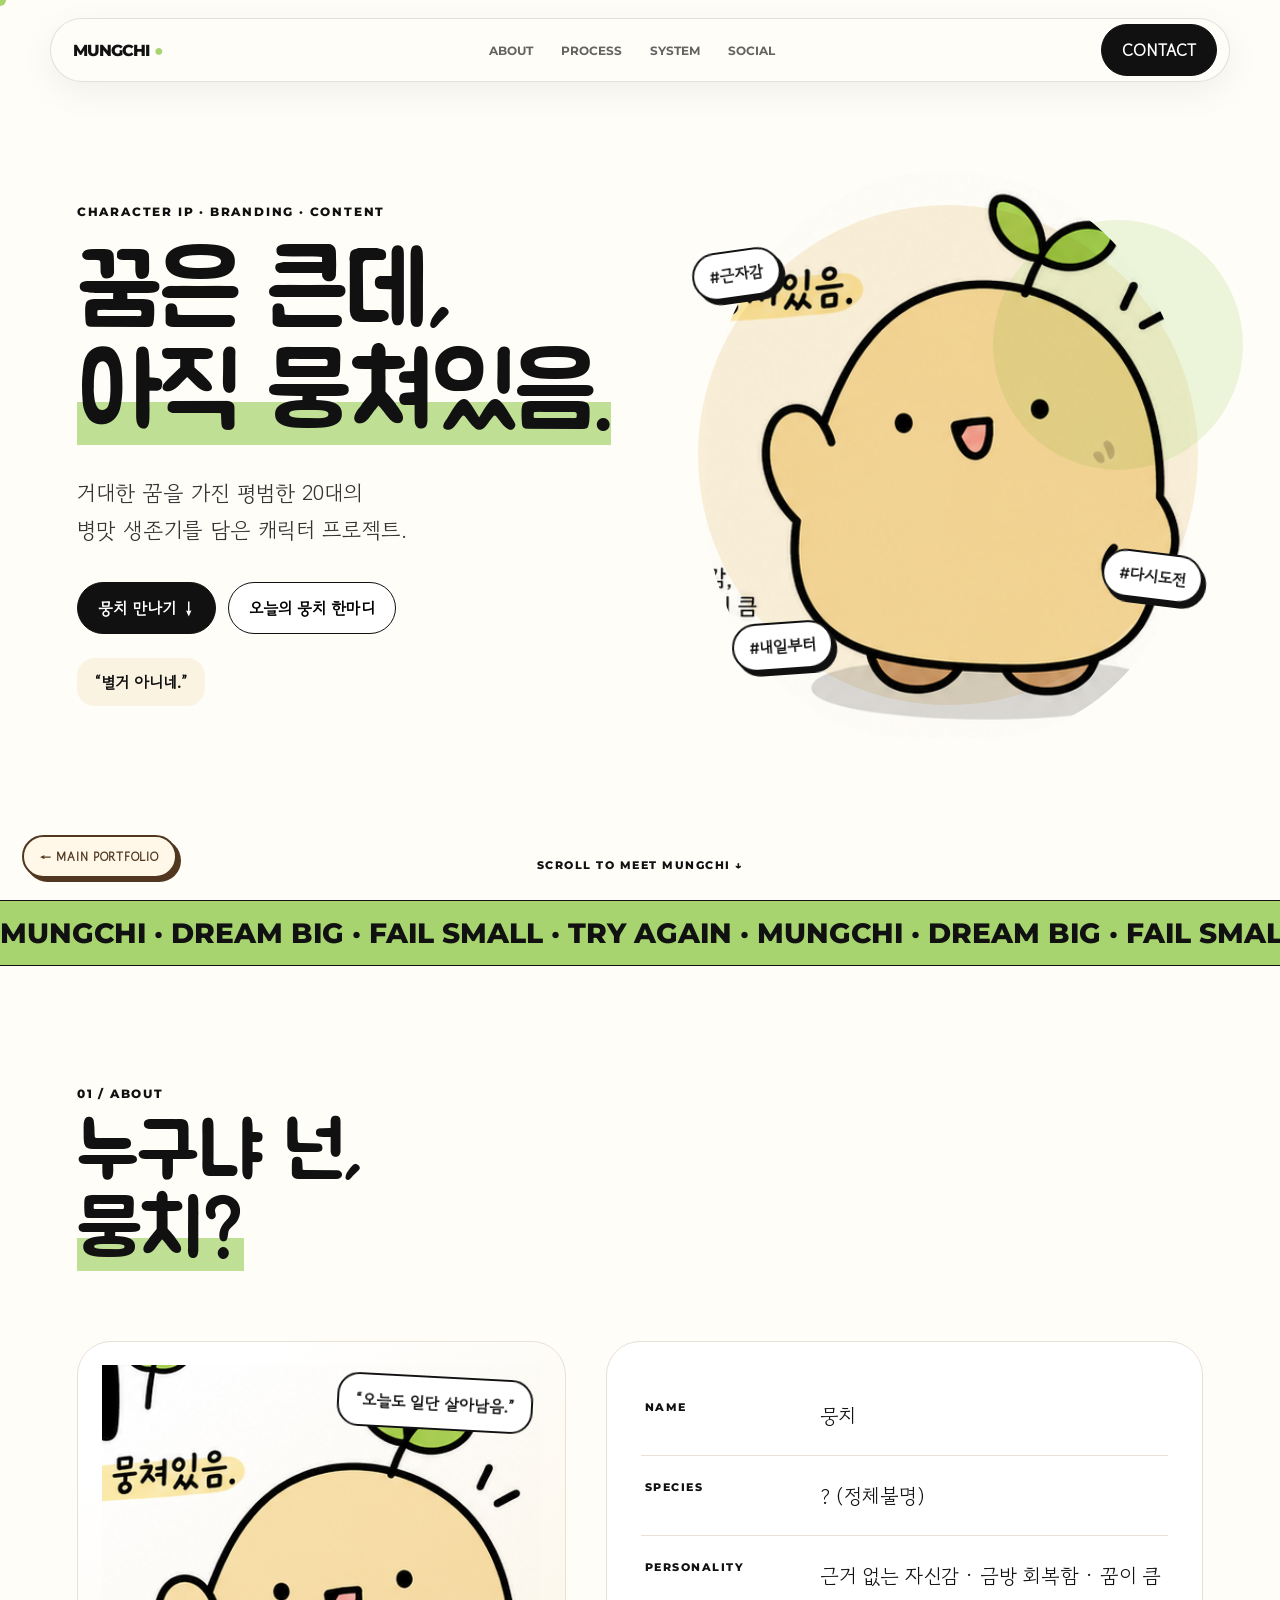
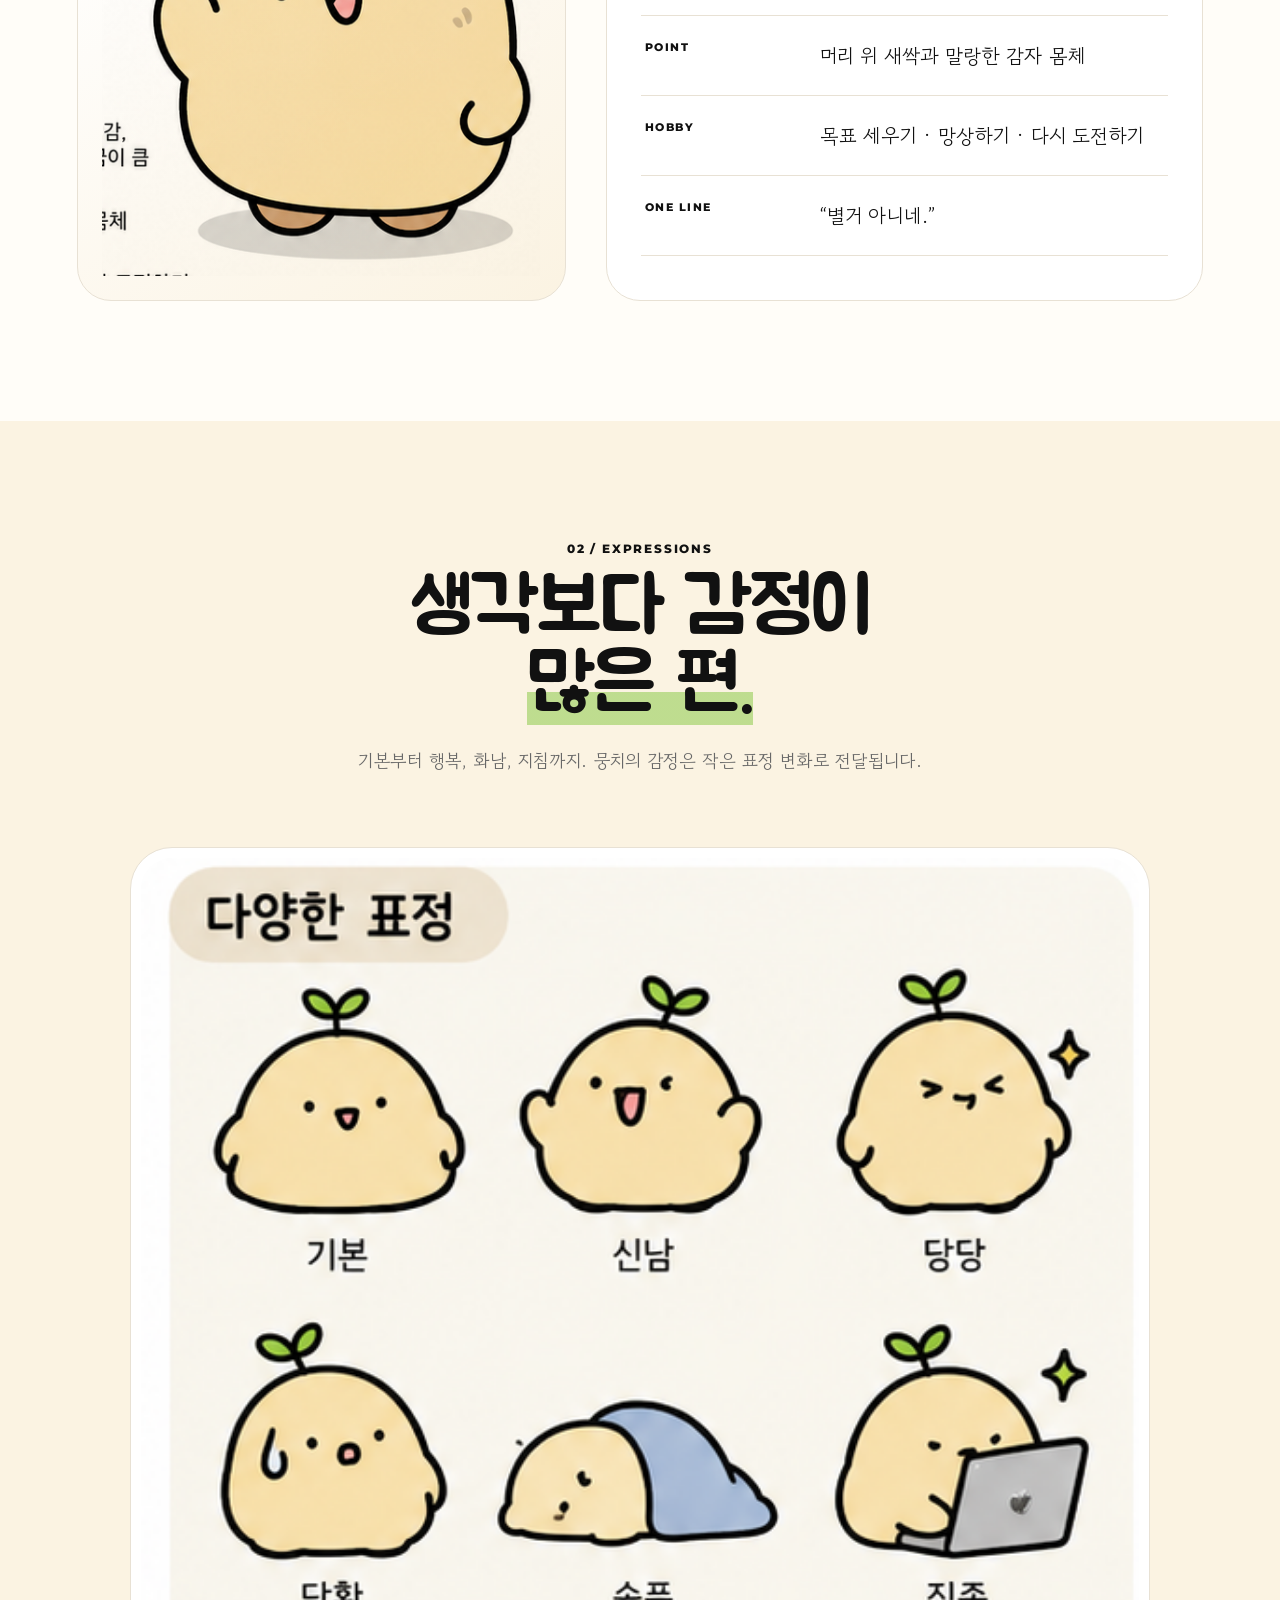
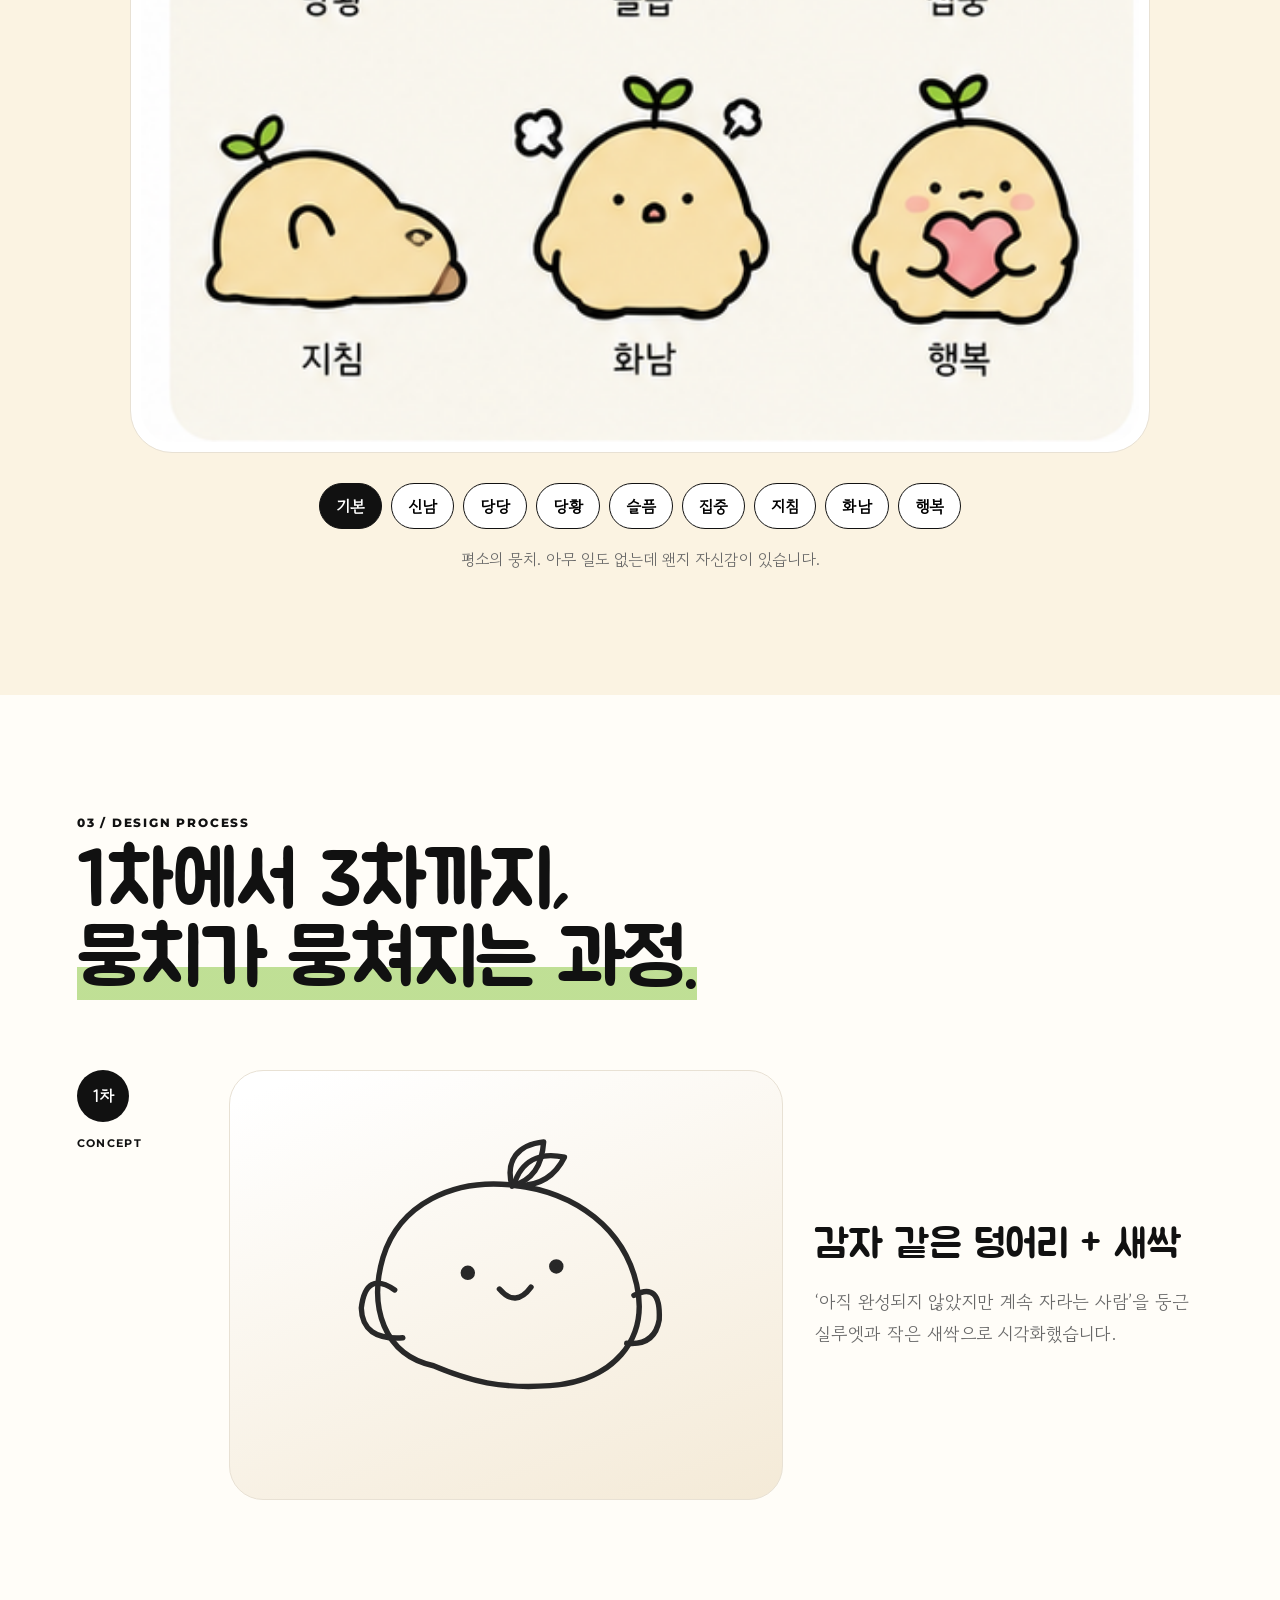
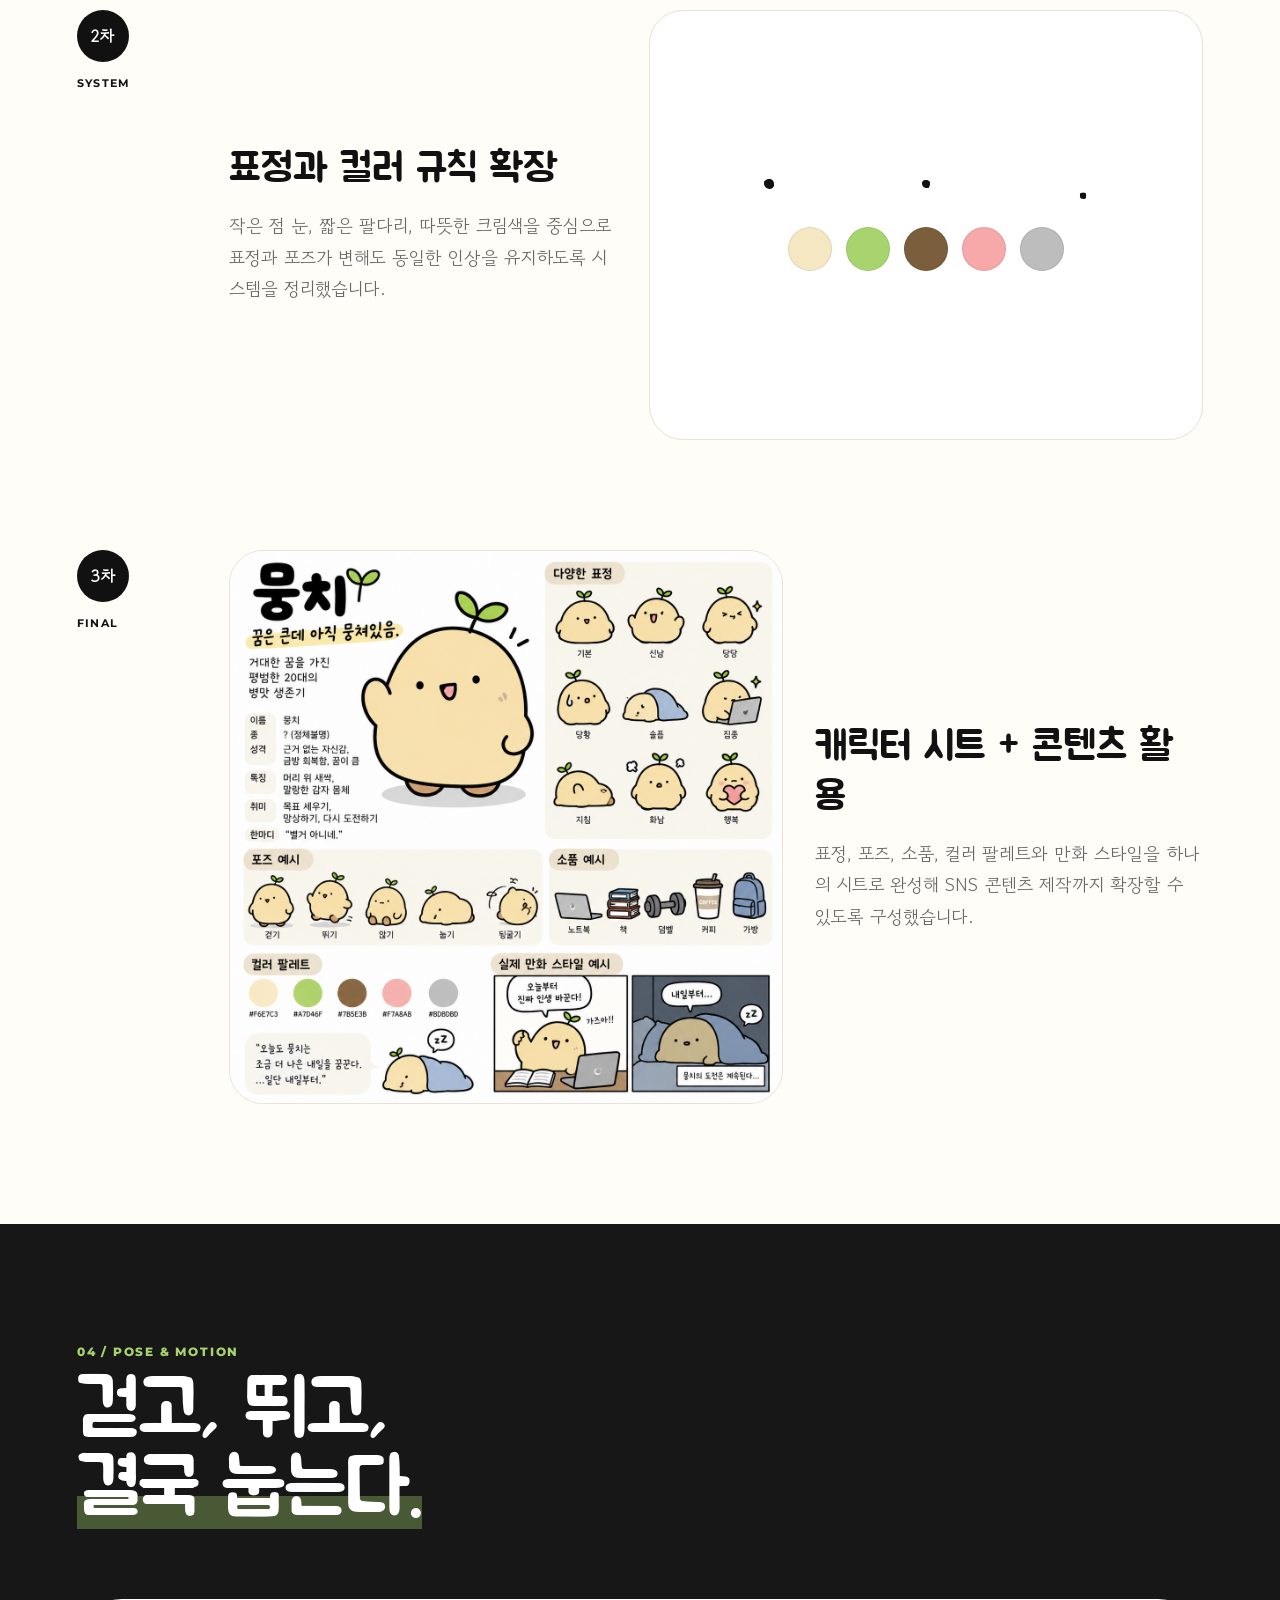
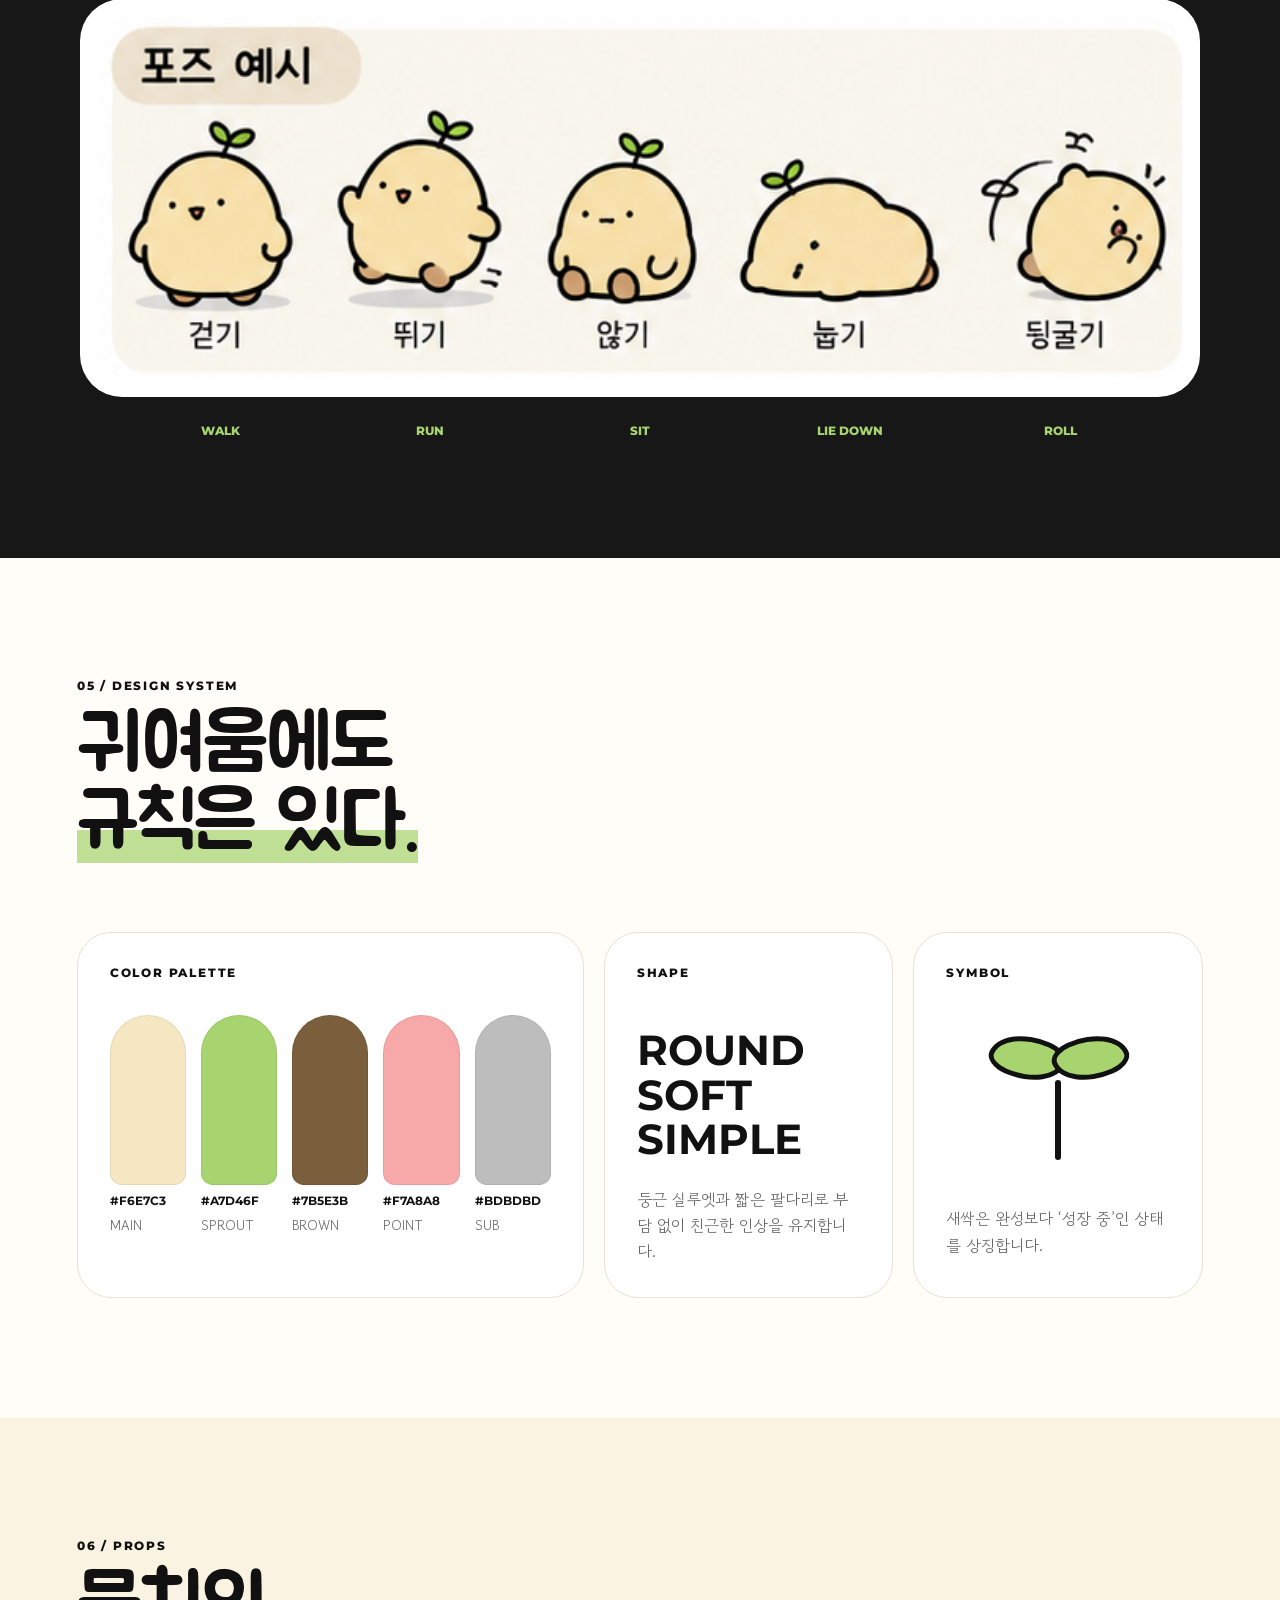
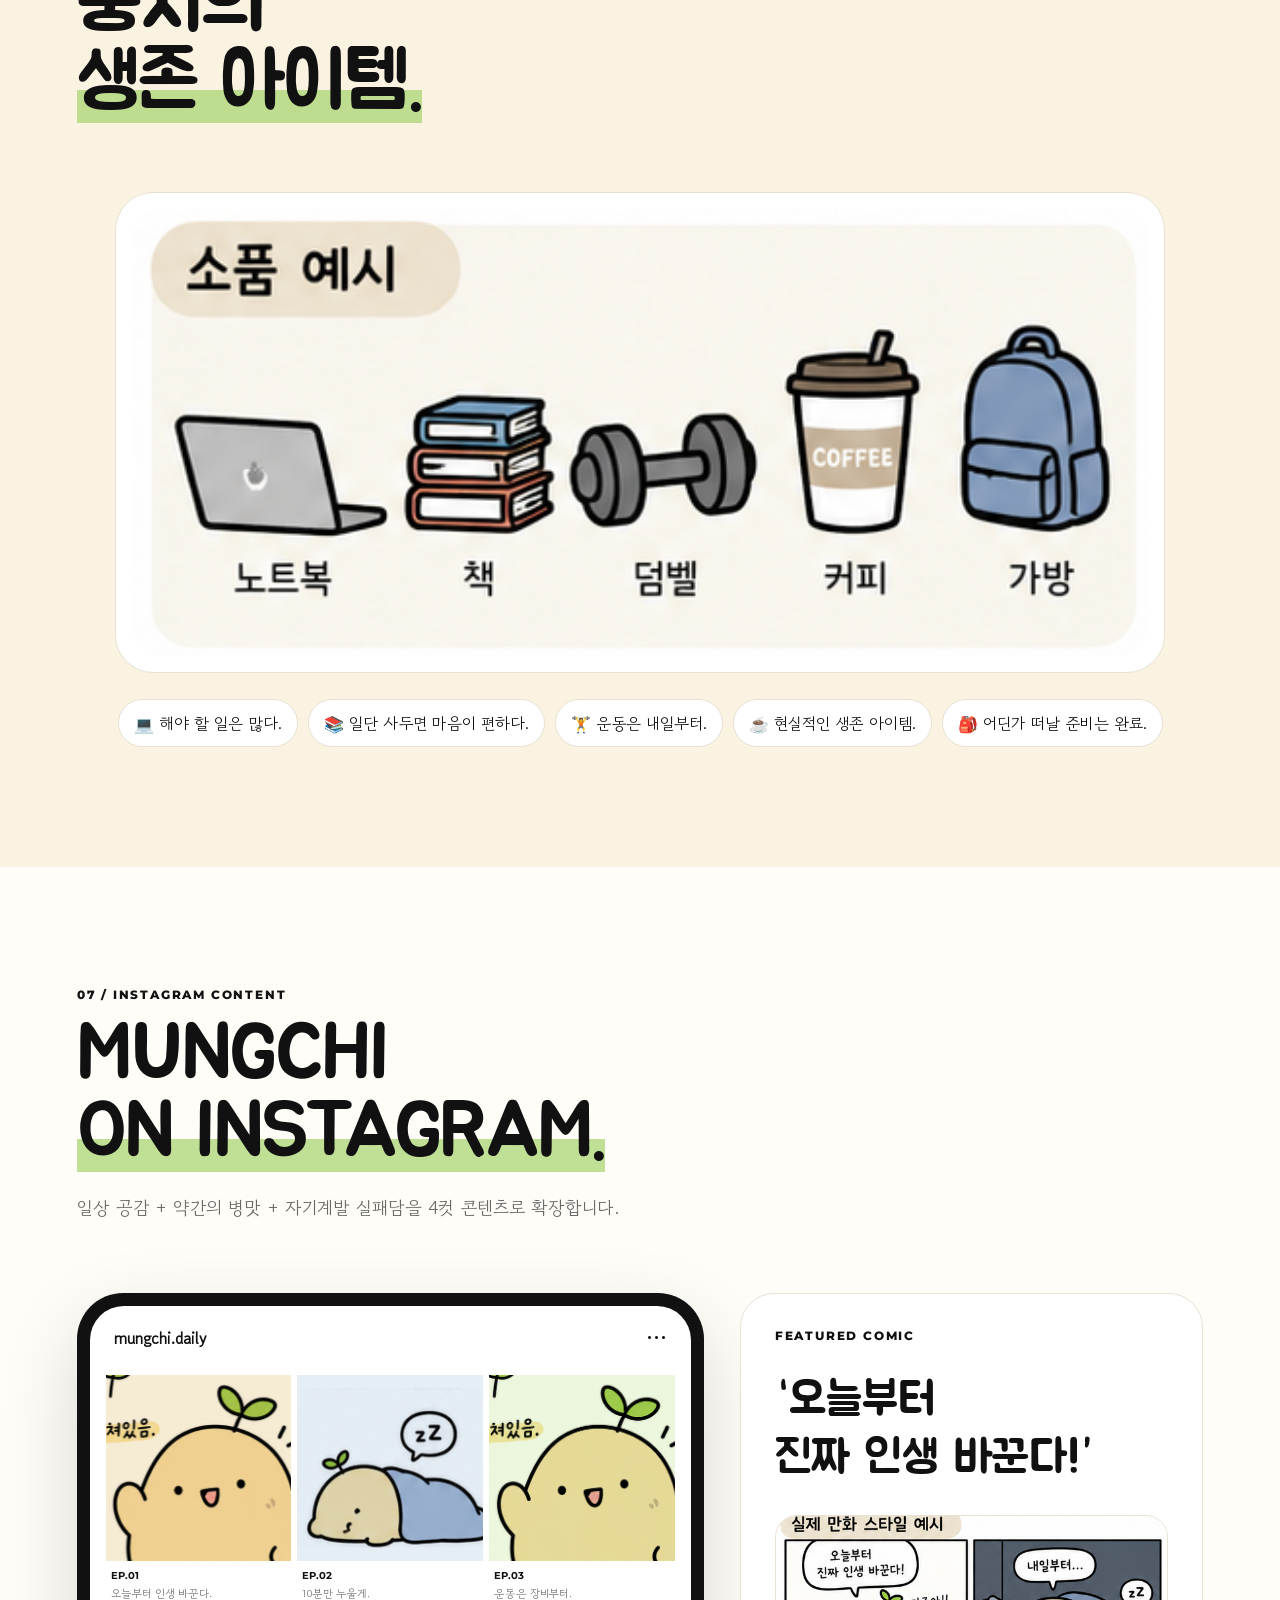
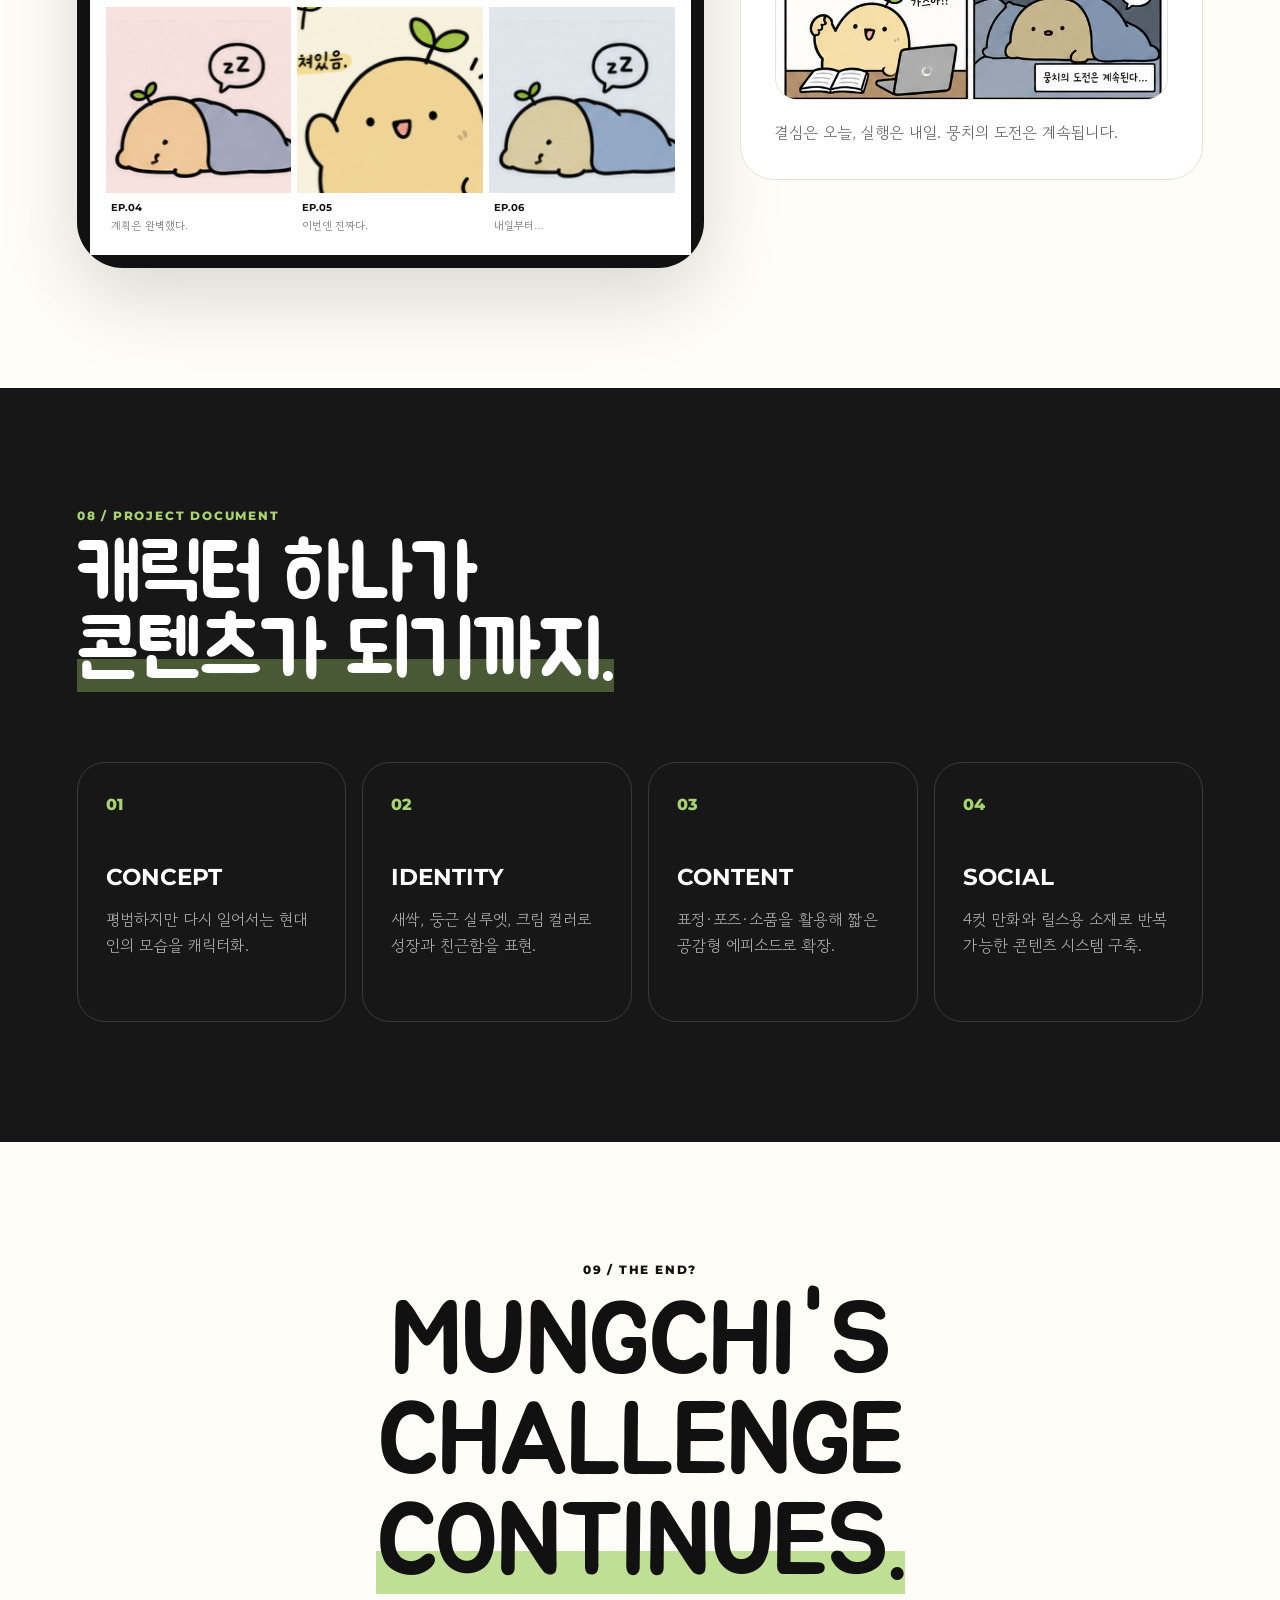
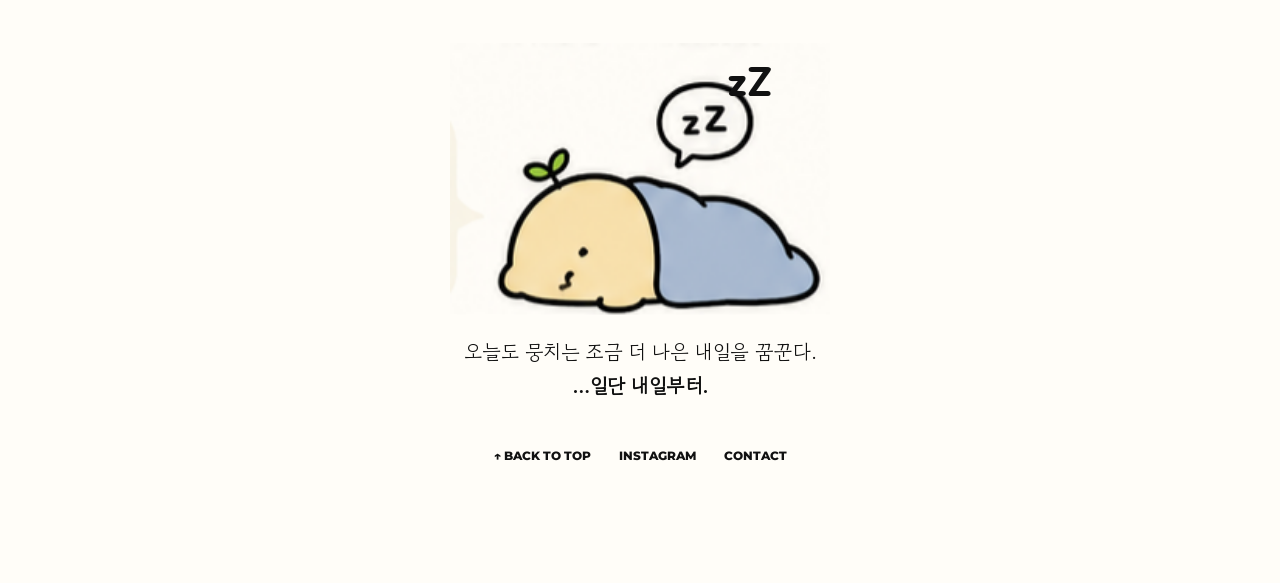
==== mungchi/index.html @ a14849ff "Add files via upload" ====
<!DOCTYPE html>
<html lang="ko">
<head>
  <meta charset="UTF-8" />
  <meta name="viewport" content="width=device-width, initial-scale=1.0" />
  <meta name="description" content="뭉치 캐릭터 IP 디자인 원페이지 포트폴리오" />
  <title>뭉치 | Character Portfolio</title>
  <link rel="stylesheet" href="css/style.css" />
</head>
<body>
  <div class="cursor-dot" aria-hidden="true"></div>

  <a class="portfolio-back" href="../" aria-label="메인 포트폴리오로 돌아가기">← MAIN PORTFOLIO</a>

  <header class="topbar">
    <a href="#hero" class="brand">MUNGCHI<span>●</span></a>
    <nav class="nav" aria-label="주요 메뉴">
      <a href="#about">ABOUT</a>
      <a href="#process">PROCESS</a>
      <a href="#system">SYSTEM</a>
      <a href="#social">SOCIAL</a>
    </nav>
    <a class="pill-btn" href="#contact">CONTACT</a>
  </header>

  <main>
    <section class="hero section" id="hero">
      <div class="hero-copy reveal">
        <p class="eyebrow">CHARACTER IP · BRANDING · CONTENT</p>
        <h1>꿈은 큰데,<br><span>아직 뭉쳐있음.</span></h1>
        <p class="lead">거대한 꿈을 가진 평범한 20대의<br class="desktop-only"> 병맛 생존기를 담은 캐릭터 프로젝트.</p>
        <div class="hero-actions">
          <a href="#about" class="primary-btn">뭉치 만나기 ↓</a>
          <button class="ghost-btn" id="randomQuote" type="button">오늘의 뭉치 한마디</button>
        </div>
        <div class="quote" id="quoteBox">“별거 아니네.”</div>
      </div>

      <div class="hero-visual reveal">
        <div class="sun-blob blob-a"></div>
        <div class="sun-blob blob-b"></div>
        <div class="character-frame floaty">
          <img src="images/mungchi-main.png" alt="뭉치 기본 캐릭터" />
        </div>
        <div class="sticker sticker-1">#근자감</div>
        <div class="sticker sticker-2">#다시도전</div>
        <div class="sticker sticker-3">#내일부터</div>
      </div>

      <div class="scroll-note">SCROLL TO MEET MUNGCHI <span>↓</span></div>
    </section>

    <section class="marquee" aria-hidden="true">
      <div class="marquee-track">
        MUNGCHI · DREAM BIG · FAIL SMALL · TRY AGAIN · MUNGCHI · DREAM BIG · FAIL SMALL · TRY AGAIN ·
      </div>
    </section>

    <section class="about section" id="about">
      <div class="section-head reveal">
        <p class="section-no">01 / ABOUT</p>
        <h2>누구냐 넌,<br><span>뭉치?</span></h2>
      </div>

      <div class="about-grid">
        <div class="about-character reveal">
          <img src="images/mungchi-main.png" alt="뭉치 캐릭터 소개" />
          <span class="mini-bubble">“오늘도 일단 살아남음.”</span>
        </div>
        <div class="profile-card reveal">
          <dl>
            <div><dt>NAME</dt><dd>뭉치</dd></div>
            <div><dt>SPECIES</dt><dd>? (정체불명)</dd></div>
            <div><dt>PERSONALITY</dt><dd>근거 없는 자신감 · 금방 회복함 · 꿈이 큼</dd></div>
            <div><dt>POINT</dt><dd>머리 위 새싹과 말랑한 감자 몸체</dd></div>
            <div><dt>HOBBY</dt><dd>목표 세우기 · 망상하기 · 다시 도전하기</dd></div>
            <div><dt>ONE LINE</dt><dd>“별거 아니네.”</dd></div>
          </dl>
        </div>
      </div>
    </section>

    <section class="expressions section cream-section" id="expressions">
      <div class="section-head centered reveal">
        <p class="section-no">02 / EXPRESSIONS</p>
        <h2>생각보다 감정이<br><span>많은 편.</span></h2>
        <p>기본부터 행복, 화남, 지침까지. 뭉치의 감정은 작은 표정 변화로 전달됩니다.</p>
      </div>
      <div class="expression-card reveal">
        <img src="images/mungchi-expressions.png" alt="뭉치 다양한 표정" />
      </div>
      <div class="emotion-tabs reveal" role="list" aria-label="뭉치 감정 키워드">
        <button class="active">기본</button><button>신남</button><button>당당</button><button>당황</button><button>슬픔</button><button>집중</button><button>지침</button><button>화남</button><button>행복</button>
      </div>
      <p class="emotion-copy" id="emotionCopy">평소의 뭉치. 아무 일도 없는데 왠지 자신감이 있습니다.</p>
    </section>

    <section class="process section" id="process">
      <div class="section-head reveal">
        <p class="section-no">03 / DESIGN PROCESS</p>
        <h2>1차에서 3차까지,<br><span>뭉치가 뭉쳐지는 과정.</span></h2>
      </div>

      <div class="process-list">
        <article class="process-step reveal">
          <div class="step-meta"><span>1차</span><strong>CONCEPT</strong></div>
          <div class="concept-sketch art-card">
            <svg viewBox="0 0 520 360" role="img" aria-label="뭉치 초기 컨셉 스케치">
              <g fill="none" stroke="currentColor" stroke-width="6" stroke-linecap="round" stroke-linejoin="round">
                <path d="M180 270C125 258 108 205 124 150C142 91 202 62 269 70C339 78 391 119 405 180C419 242 378 287 309 292C255 296 220 287 180 270Z"/>
                <path d="M267 71C259 42 274 25 302 22C300 49 290 64 267 71Z"/>
                <path d="M269 70C277 43 297 33 325 39C314 61 295 72 269 70Z"/>
                <circle cx="218" cy="167" r="5" fill="currentColor"/><circle cx="316" cy="160" r="5" fill="currentColor"/>
                <path d="M253 185Q271 206 288 183"/>
                <path d="M137 186Q105 164 100 206Q101 242 146 239"/>
                <path d="M402 192Q432 176 430 219Q425 248 394 245"/>
              </g>
            </svg>
          </div>
          <div class="step-copy"><h3>감자 같은 덩어리 + 새싹</h3><p>‘아직 완성되지 않았지만 계속 자라는 사람’을 둥근 실루엣과 작은 새싹으로 시각화했습니다.</p></div>
        </article>

        <article class="process-step reverse reveal">
          <div class="step-meta"><span>2차</span><strong>SYSTEM</strong></div>
          <div class="art-card system-preview">
            <div class="shape shape-1"></div><div class="shape shape-2"></div><div class="shape shape-3"></div>
            <div class="palette-row"><i style="--c:#F6E7C3"></i><i style="--c:#A7D46F"></i><i style="--c:#7B5E3B"></i><i style="--c:#F7A8A8"></i><i style="--c:#BDBDBD"></i></div>
          </div>
          <div class="step-copy"><h3>표정과 컬러 규칙 확장</h3><p>작은 점 눈, 짧은 팔다리, 따뜻한 크림색을 중심으로 표정과 포즈가 변해도 동일한 인상을 유지하도록 시스템을 정리했습니다.</p></div>
        </article>

        <article class="process-step reveal">
          <div class="step-meta"><span>3차</span><strong>FINAL</strong></div>
          <div class="art-card final-sheet"><img src="images/mungchi-sheet.png" alt="최종 뭉치 캐릭터 시트" /></div>
          <div class="step-copy"><h3>캐릭터 시트 + 콘텐츠 활용</h3><p>표정, 포즈, 소품, 컬러 팔레트와 만화 스타일을 하나의 시트로 완성해 SNS 콘텐츠 제작까지 확장할 수 있도록 구성했습니다.</p></div>
        </article>
      </div>
    </section>

    <section class="motion section dark-section" id="motion">
      <div class="section-head reveal">
        <p class="section-no">04 / POSE & MOTION</p>
        <h2>걷고, 뛰고,<br><span>결국 눕는다.</span></h2>
      </div>
      <div class="pose-stage reveal">
        <img src="images/mungchi-poses.png" alt="뭉치 포즈 예시" />
      </div>
      <div class="motion-caption reveal"><span>WALK</span><span>RUN</span><span>SIT</span><span>LIE DOWN</span><span>ROLL</span></div>
    </section>

    <section class="system section" id="system">
      <div class="section-head reveal">
        <p class="section-no">05 / DESIGN SYSTEM</p>
        <h2>귀여움에도<br><span>규칙은 있다.</span></h2>
      </div>
      <div class="system-grid">
        <div class="system-card big reveal">
          <p class="card-label">COLOR PALETTE</p>
          <div class="swatches">
            <div><span style="--sw:#F6E7C3"></span><b>#F6E7C3</b><small>MAIN</small></div>
            <div><span style="--sw:#A7D46F"></span><b>#A7D46F</b><small>SPROUT</small></div>
            <div><span style="--sw:#7B5E3B"></span><b>#7B5E3B</b><small>BROWN</small></div>
            <div><span style="--sw:#F7A8A8"></span><b>#F7A8A8</b><small>POINT</small></div>
            <div><span style="--sw:#BDBDBD"></span><b>#BDBDBD</b><small>SUB</small></div>
          </div>
        </div>
        <div class="system-card reveal"><p class="card-label">SHAPE</p><h3>ROUND<br>SOFT<br>SIMPLE</h3><p>둥근 실루엣과 짧은 팔다리로 부담 없이 친근한 인상을 유지합니다.</p></div>
        <div class="system-card reveal"><p class="card-label">SYMBOL</p><div class="sprout-icon"><i></i><i></i><b></b></div><p>새싹은 완성보다 ‘성장 중’인 상태를 상징합니다.</p></div>
      </div>
    </section>

    <section class="props section cream-section">
      <div class="section-head reveal">
        <p class="section-no">06 / PROPS</p>
        <h2>뭉치의<br><span>생존 아이템.</span></h2>
      </div>
      <div class="props-grid reveal">
        <img src="images/mungchi-props.png" alt="뭉치 소품 노트북 책 덤벨 커피 가방" />
      </div>
      <div class="prop-notes reveal">
        <span>💻 해야 할 일은 많다.</span><span>📚 일단 사두면 마음이 편하다.</span><span>🏋 운동은 내일부터.</span><span>☕ 현실적인 생존 아이템.</span><span>🎒 어딘가 떠날 준비는 완료.</span>
      </div>
    </section>

    <section class="social section" id="social">
      <div class="section-head reveal">
        <p class="section-no">07 / INSTAGRAM CONTENT</p>
        <h2>MUNGCHI<br><span>ON INSTAGRAM.</span></h2>
        <p>일상 공감 + 약간의 병맛 + 자기계발 실패담을 4컷 콘텐츠로 확장합니다.</p>
      </div>

      <div class="insta-layout">
        <div class="phone reveal">
          <div class="phone-top"><strong>mungchi.daily</strong><span>•••</span></div>
          <div class="feed-grid">
            <article><div class="post-art post-1"><img src="images/mungchi-main.png" alt="" /></div><b>EP.01</b><span>오늘부터 인생 바꾼다.</span></article>
            <article><div class="post-art post-2"><img src="images/mungchi-sleep.png" alt="" /></div><b>EP.02</b><span>10분만 누울게.</span></article>
            <article><div class="post-art post-3"><img src="images/mungchi-main.png" alt="" /></div><b>EP.03</b><span>운동은 장비부터.</span></article>
            <article><div class="post-art post-4"><img src="images/mungchi-sleep.png" alt="" /></div><b>EP.04</b><span>계획은 완벽했다.</span></article>
            <article><div class="post-art post-5"><img src="images/mungchi-main.png" alt="" /></div><b>EP.05</b><span>이번엔 진짜다.</span></article>
            <article><div class="post-art post-6"><img src="images/mungchi-sleep.png" alt="" /></div><b>EP.06</b><span>내일부터…</span></article>
          </div>
        </div>

        <div class="comic-feature reveal">
          <p class="card-label">FEATURED COMIC</p>
          <h3>“오늘부터<br>진짜 인생 바꾼다!”</h3>
          <img src="images/mungchi-comic.png" alt="뭉치 실제 만화 스타일" />
          <p>결심은 오늘, 실행은 내일. 뭉치의 도전은 계속됩니다.</p>
        </div>
      </div>
    </section>

    <section class="document section dark-section" id="document">
      <div class="section-head reveal">
        <p class="section-no">08 / PROJECT DOCUMENT</p>
        <h2>캐릭터 하나가<br><span>콘텐츠가 되기까지.</span></h2>
      </div>
      <div class="document-grid reveal">
        <div><span>01</span><h3>CONCEPT</h3><p>평범하지만 다시 일어서는 현대인의 모습을 캐릭터화.</p></div>
        <div><span>02</span><h3>IDENTITY</h3><p>새싹, 둥근 실루엣, 크림 컬러로 성장과 친근함을 표현.</p></div>
        <div><span>03</span><h3>CONTENT</h3><p>표정·포즈·소품을 활용해 짧은 공감형 에피소드로 확장.</p></div>
        <div><span>04</span><h3>SOCIAL</h3><p>4컷 만화와 릴스용 소재로 반복 가능한 콘텐츠 시스템 구축.</p></div>
      </div>
    </section>

    <section class="ending section" id="contact">
      <div class="ending-inner reveal">
        <p class="section-no">09 / THE END?</p>
        <h2>MUNGCHI'S CHALLENGE<br><span>CONTINUES.</span></h2>
        <div class="ending-character floaty-slow"><img src="images/mungchi-sleep.png" alt="잠든 뭉치" /><div class="zzz">zZ</div></div>
        <p class="ending-copy">오늘도 뭉치는 조금 더 나은 내일을 꿈꾼다.<br><strong>…일단 내일부터.</strong></p>
        <div class="footer-links"><a href="#hero">↑ BACK TO TOP</a><a href="#social">INSTAGRAM</a><a href="mailto:hello@example.com">CONTACT</a></div>
      </div>
    </section>
  </main>

  <script src="js/main.js"></script>
</body>
</html>
---- mungchi/css/style.css ----
@import url('https://fonts.googleapis.com/css2?family=Gowun+Dodum&family=Jua&family=Montserrat:wght@600;700;800&display=swap');

:root{
  --bg:#fffdf8;
  --paper:#ffffff;
  --cream:#f6e7c3;
  --cream2:#fbf3e2;
  --green:#a7d46f;
  --brown:#7b5e3b;
  --pink:#f7a8a8;
  --gray:#bdbdbd;
  --ink:#111111;
  --muted:#686868;
  --line:#e8e1d4;
  --radius:34px;
}
*{box-sizing:border-box;margin:0;padding:0}
html{scroll-behavior:smooth}
body{font-family:'Gowun Dodum',sans-serif;color:var(--ink);background:var(--bg);overflow-x:hidden}
a{color:inherit;text-decoration:none}
button{font:inherit}
img{display:block;max-width:100%}
.section{padding:120px clamp(24px,6vw,100px);position:relative;overflow:hidden}
.topbar{position:fixed;z-index:100;left:50%;top:18px;transform:translateX(-50%);width:min(1180px,calc(100% - 32px));height:64px;display:flex;align-items:center;justify-content:space-between;padding:0 12px 0 22px;border:1px solid rgba(17,17,17,.12);border-radius:999px;background:rgba(255,253,248,.82);backdrop-filter:blur(16px);box-shadow:0 10px 35px rgba(17,17,17,.06)}
.brand{font-family:'Montserrat',sans-serif;font-weight:800;letter-spacing:-1px}.brand span{color:var(--green);margin-left:5px}.nav{display:flex;gap:28px;font-family:'Montserrat',sans-serif;font-size:12px;font-weight:700}.nav a{opacity:.65}.nav a:hover{opacity:1}.pill-btn,.primary-btn,.ghost-btn{border-radius:999px;padding:13px 20px;font-weight:700;border:1.5px solid var(--ink);cursor:pointer;transition:.25s}.pill-btn,.primary-btn{background:var(--ink);color:#fff}.ghost-btn{background:#fff}.primary-btn:hover,.pill-btn:hover{transform:translateY(-2px);box-shadow:0 8px 20px rgba(0,0,0,.12)}.ghost-btn:hover{background:var(--cream)}
.hero{min-height:100vh;display:grid;grid-template-columns:1.05fr .95fr;align-items:center;gap:50px;padding-top:130px}.hero-copy{z-index:2}.eyebrow,.section-no,.card-label{font-family:'Montserrat',sans-serif;font-size:12px;letter-spacing:1.8px;font-weight:800}.eyebrow{margin-bottom:24px}.hero h1,.section-head h2,.ending h2{font-family:'Jua',sans-serif;font-weight:400;line-height:.98;letter-spacing:-2px}.hero h1{font-size:clamp(64px,8vw,120px)}.hero h1 span,.section-head h2 span,.ending h2 span{background:linear-gradient(transparent 58%,rgba(167,212,111,.72) 58%)}.lead{margin-top:30px;font-size:clamp(18px,1.7vw,26px);line-height:1.7;color:#353535}.hero-actions{display:flex;gap:12px;margin-top:34px}.quote{display:inline-block;margin-top:24px;padding:12px 18px;border-radius:18px;background:var(--cream2);font-weight:700}.hero-visual{position:relative;min-height:650px;display:grid;place-items:center}.character-frame{position:relative;z-index:3;width:min(560px,95%);overflow:hidden;border-radius:48% 48% 42% 42%;mix-blend-mode:multiply}.character-frame img{width:100%}.sun-blob{position:absolute;border-radius:50%}.blob-a{width:500px;height:500px;background:var(--cream);opacity:.6}.blob-b{width:250px;height:250px;background:var(--green);right:-40px;top:90px;opacity:.22}.sticker{position:absolute;z-index:4;background:#fff;border:2px solid var(--ink);border-radius:999px;padding:10px 15px;font-weight:700;box-shadow:4px 5px 0 var(--ink)}.sticker-1{top:120px;left:0;transform:rotate(-8deg)}.sticker-2{right:0;bottom:180px;transform:rotate(7deg)}.sticker-3{left:40px;bottom:110px;transform:rotate(-4deg)}.scroll-note{position:absolute;bottom:28px;left:50%;transform:translateX(-50%);font-family:'Montserrat';font-size:11px;letter-spacing:1.5px;font-weight:800}.scroll-note span{display:inline-block;animation:bob 1.3s infinite}.marquee{overflow:hidden;border-block:1px solid var(--ink);background:var(--green);padding:15px 0}.marquee-track{white-space:nowrap;font-family:'Montserrat';font-size:28px;font-weight:800;animation:marquee 20s linear infinite}
.section-head{max-width:900px;margin-bottom:70px}.section-head.centered{text-align:center;margin-inline:auto}.section-head h2{font-size:clamp(54px,6.2vw,96px);margin-top:14px}.section-head p:last-child{margin-top:20px;font-size:18px;line-height:1.75;color:var(--muted)}.about-grid{display:grid;grid-template-columns:.9fr 1.1fr;gap:40px;align-items:stretch}.about-character,.profile-card,.system-card,.comic-feature{border-radius:var(--radius);border:1px solid var(--line);background:#fff}.about-character{position:relative;display:grid;place-items:center;min-height:560px;background:linear-gradient(145deg,#fff 15%,var(--cream2));overflow:hidden}.about-character img{width:min(500px,90%);mix-blend-mode:multiply}.mini-bubble{position:absolute;right:32px;top:34px;border:2px solid var(--ink);background:white;border-radius:22px;padding:13px 17px;font-weight:700;transform:rotate(3deg)}.profile-card{padding:34px}.profile-card dl{display:grid}.profile-card dl>div{display:grid;grid-template-columns:150px 1fr;gap:25px;padding:24px 4px;border-bottom:1px solid var(--line)}.profile-card dt{font-family:'Montserrat';font-size:11px;font-weight:800;letter-spacing:1.5px}.profile-card dd{font-size:20px;line-height:1.55}.cream-section{background:var(--cream2)}.expression-card{max-width:1020px;margin:0 auto;background:#fff;border-radius:42px;overflow:hidden;border:1px solid var(--line);padding:10px}.expression-card img{width:100%;border-radius:32px}.emotion-tabs{max-width:1000px;margin:30px auto 0;display:flex;gap:9px;flex-wrap:wrap;justify-content:center}.emotion-tabs button{border:1px solid var(--ink);background:#fff;padding:10px 16px;border-radius:999px;cursor:pointer;font-weight:700}.emotion-tabs button.active,.emotion-tabs button:hover{background:var(--ink);color:#fff}.emotion-copy{text-align:center;margin-top:18px;color:var(--muted);min-height:28px}.process-list{display:grid;gap:110px}.process-step{display:grid;grid-template-columns:120px 1fr .7fr;gap:32px;align-items:center}.process-step.reverse{grid-template-columns:120px .7fr 1fr}.process-step.reverse .art-card{order:3}.process-step.reverse .step-copy{order:2}.step-meta{align-self:start}.step-meta span{display:inline-grid;place-items:center;width:52px;height:52px;border-radius:50%;background:var(--ink);color:#fff;font-weight:700}.step-meta strong{display:block;margin-top:14px;font-family:'Montserrat';font-size:11px;letter-spacing:1.3px}.art-card{min-height:430px;border-radius:var(--radius);background:#f5f3ed;border:1px solid var(--line);display:grid;place-items:center;overflow:hidden}.concept-sketch{color:#282828;background:linear-gradient(160deg,#fff 5%,#f4ead7)}.concept-sketch svg{width:85%}.system-preview{padding:50px;background:#fff;grid-template-columns:repeat(3,1fr);gap:18px;align-content:center}.shape{aspect-ratio:1;border-radius:48% 52% 44% 56%;background:var(--cream);border:5px solid var(--ink);position:relative}.shape-1{transform:rotate(-7deg)}.shape-2{transform:scale(.8) rotate(5deg)}.shape-3{transform:scale(.65) translateY(18px)}.palette-row{grid-column:1/-1;display:flex;justify-content:center;gap:14px;margin-top:20px}.palette-row i{width:44px;height:44px;background:var(--c);border-radius:50%;border:1px solid rgba(0,0,0,.08)}.final-sheet img{width:100%;height:100%;object-fit:cover}.step-copy h3{font-family:'Jua';font-size:40px;font-weight:400;margin-bottom:16px}.step-copy p{font-size:18px;line-height:1.75;color:var(--muted)}.dark-section{background:#171717;color:#fff}.dark-section .section-no{color:var(--green)}.dark-section .section-head h2 span{background:linear-gradient(transparent 58%,rgba(167,212,111,.35) 58%)}.pose-stage{max-width:1120px;margin:auto;border-radius:42px;background:#fff;padding:18px;overflow:hidden}.pose-stage img{width:100%;border-radius:30px}.motion-caption{max-width:1050px;margin:26px auto 0;display:grid;grid-template-columns:repeat(5,1fr);text-align:center;font-family:'Montserrat';font-weight:800;font-size:12px;color:var(--green)}.system-grid{display:grid;grid-template-columns:1.4fr .8fr .8fr;gap:20px}.system-card{padding:32px;min-height:320px}.system-card.big{grid-row:span 1}.system-card h3{font-family:'Montserrat';font-size:42px;line-height:1.05;margin:48px 0 25px}.system-card p:last-child{color:var(--muted);line-height:1.65}.swatches{display:grid;grid-template-columns:repeat(5,1fr);gap:15px;margin-top:35px}.swatches div{display:flex;flex-direction:column;gap:8px}.swatches span{height:170px;border-radius:90px 90px 28px 28px;background:var(--sw);border:1px solid rgba(0,0,0,.07)}.swatches b{font-family:'Montserrat';font-size:12px}.swatches small{color:var(--muted)}.sprout-icon{width:160px;height:150px;position:relative;margin:45px auto 30px}.sprout-icon i{position:absolute;width:75px;height:46px;background:var(--green);border:5px solid var(--ink);top:10px}.sprout-icon i:first-child{left:12px;border-radius:70% 30% 70% 30%;transform:rotate(23deg)}.sprout-icon i:nth-child(2){right:10px;border-radius:30% 70% 30% 70%;transform:rotate(-23deg)}.sprout-icon b{position:absolute;left:77px;top:55px;width:6px;height:80px;background:var(--ink);border-radius:5px}.props-grid{max-width:1050px;margin:auto;background:#fff;border-radius:38px;padding:16px;border:1px solid var(--line)}.props-grid img{width:100%;border-radius:28px}.prop-notes{max-width:1100px;margin:26px auto 0;display:flex;flex-wrap:wrap;gap:10px;justify-content:center}.prop-notes span{background:#fff;border:1px solid var(--line);border-radius:999px;padding:11px 15px}.insta-layout{display:grid;grid-template-columns:1.15fr .85fr;gap:36px;align-items:start}.phone{background:#111;border-radius:46px;padding:13px;box-shadow:0 30px 80px rgba(0,0,0,.15)}.phone-top{background:#fff;border-radius:34px 34px 0 0;padding:20px 24px;display:flex;justify-content:space-between}.feed-grid{display:grid;grid-template-columns:repeat(3,1fr);background:#fff;padding:5px 16px 22px;gap:6px}.feed-grid article{min-width:0}.post-art{aspect-ratio:1;overflow:hidden;display:grid;place-items:center}.post-art img{width:120%;max-width:none;mix-blend-mode:multiply}.post-1{background:#f7edd5}.post-2{background:#e5edf5}.post-3{background:#eef8df}.post-4{background:#f7e2df}.post-5{background:#f8f2de}.post-6{background:#dfe6ec}.feed-grid b,.feed-grid span{display:block;padding-inline:5px}.feed-grid b{font-family:'Montserrat';font-size:10px;margin-top:8px}.feed-grid span{font-size:11px;color:#777;margin-top:3px;white-space:nowrap;overflow:hidden;text-overflow:ellipsis}.comic-feature{padding:34px;position:sticky;top:105px}.comic-feature h3{font-family:'Jua';font-size:46px;font-weight:400;margin:28px 0}.comic-feature img{border-radius:22px;border:1px solid var(--line);width:100%}.comic-feature>p:last-child{margin-top:20px;color:var(--muted);line-height:1.6}.document-grid{display:grid;grid-template-columns:repeat(4,1fr);gap:16px}.document-grid>div{border:1px solid #3a3a3a;border-radius:28px;padding:28px;min-height:260px;transition:.25s}.document-grid>div:hover{background:var(--green);color:var(--ink);transform:translateY(-7px)}.document-grid span{font-family:'Montserrat';font-weight:800;color:var(--green)}.document-grid>div:hover span{color:var(--ink)}.document-grid h3{font-family:'Montserrat';font-size:23px;margin:48px 0 15px}.document-grid p{color:#aaa;line-height:1.65}.document-grid>div:hover p{color:#2d2d2d}.ending{min-height:100vh;display:grid;place-items:center;text-align:center}.ending-inner{max-width:1050px}.ending h2{font-size:clamp(60px,8vw,120px);margin-top:15px}.ending-character{position:relative;width:min(380px,75vw);margin:50px auto 20px}.ending-character img{width:100%;mix-blend-mode:multiply}.zzz{position:absolute;right:15%;top:5%;font-family:'Jua';font-size:42px;animation:bob 1.5s infinite}.ending-copy{font-size:20px;line-height:1.7}.footer-links{display:flex;justify-content:center;gap:28px;margin-top:45px;font-family:'Montserrat';font-size:12px;font-weight:800}.reveal{opacity:0;transform:translateY(35px);transition:opacity .8s ease,transform .8s ease}.reveal.show{opacity:1;transform:none}.floaty{animation:float 4s ease-in-out infinite}.floaty-slow{animation:float 5.5s ease-in-out infinite}.cursor-dot{position:fixed;width:12px;height:12px;border-radius:50%;background:var(--green);pointer-events:none;z-index:200;transform:translate(-50%,-50%);mix-blend-mode:multiply;transition:width .15s,height .15s}
@keyframes float{50%{transform:translateY(-14px) rotate(1deg)}}@keyframes bob{50%{transform:translateY(7px)}}@keyframes marquee{to{transform:translateX(-50%)}}
@media(max-width:980px){.nav{display:none}.hero{grid-template-columns:1fr;min-height:auto;padding-top:150px}.hero-visual{min-height:520px}.about-grid,.insta-layout{grid-template-columns:1fr}.process-step,.process-step.reverse{grid-template-columns:80px 1fr}.process-step .art-card,.process-step.reverse .art-card{order:2}.process-step .step-copy,.process-step.reverse .step-copy{grid-column:2;order:3}.system-grid{grid-template-columns:1fr 1fr}.system-card.big{grid-column:1/-1}.document-grid{grid-template-columns:1fr 1fr}.comic-feature{position:relative;top:auto}.cursor-dot{display:none}}
@media(max-width:640px){.section{padding:90px 18px}.topbar{height:58px;top:10px}.pill-btn{padding:10px 15px}.hero{padding-top:115px}.hero h1{font-size:58px}.hero-visual{min-height:410px}.blob-a{width:330px;height:330px}.character-frame{width:360px}.sticker{font-size:12px;padding:8px 12px}.sticker-1{top:80px}.sticker-2{bottom:110px}.sticker-3{bottom:55px}.hero-actions{flex-direction:column;align-items:flex-start}.desktop-only{display:none}.section-head{margin-bottom:44px}.section-head h2{font-size:50px}.about-character{min-height:400px}.profile-card dl>div{grid-template-columns:1fr;gap:7px}.profile-card dd{font-size:17px}.process-list{gap:70px}.process-step,.process-step.reverse{grid-template-columns:1fr}.step-meta,.process-step .art-card,.process-step.reverse .art-card,.process-step .step-copy,.process-step.reverse .step-copy{grid-column:1;order:initial}.art-card{min-height:300px}.step-copy h3{font-size:32px}.system-grid{grid-template-columns:1fr}.system-card.big{grid-column:auto}.swatches{grid-template-columns:repeat(5,1fr);gap:7px}.swatches span{height:105px}.swatches b{font-size:9px}.motion-caption{font-size:9px}.insta-layout{gap:28px}.feed-grid{padding-inline:6px}.comic-feature h3{font-size:38px}.document-grid{grid-template-columns:1fr}.footer-links{flex-wrap:wrap}.marquee-track{font-size:22px}}
/* Return link to the main portfolio */
.portfolio-back{position:fixed;left:22px;bottom:22px;z-index:1000;padding:11px 16px;border:2px solid #51371f;border-radius:999px;background:#fff8e8;color:#51371f;font-size:12px;font-weight:800;letter-spacing:.06em;text-decoration:none;box-shadow:4px 4px 0 #51371f;transition:.2s}.portfolio-back:hover{transform:translateY(-2px);box-shadow:5px 6px 0 #51371f}@media(max-width:600px){.portfolio-back{left:14px;bottom:14px;padding:9px 12px;font-size:10px}}
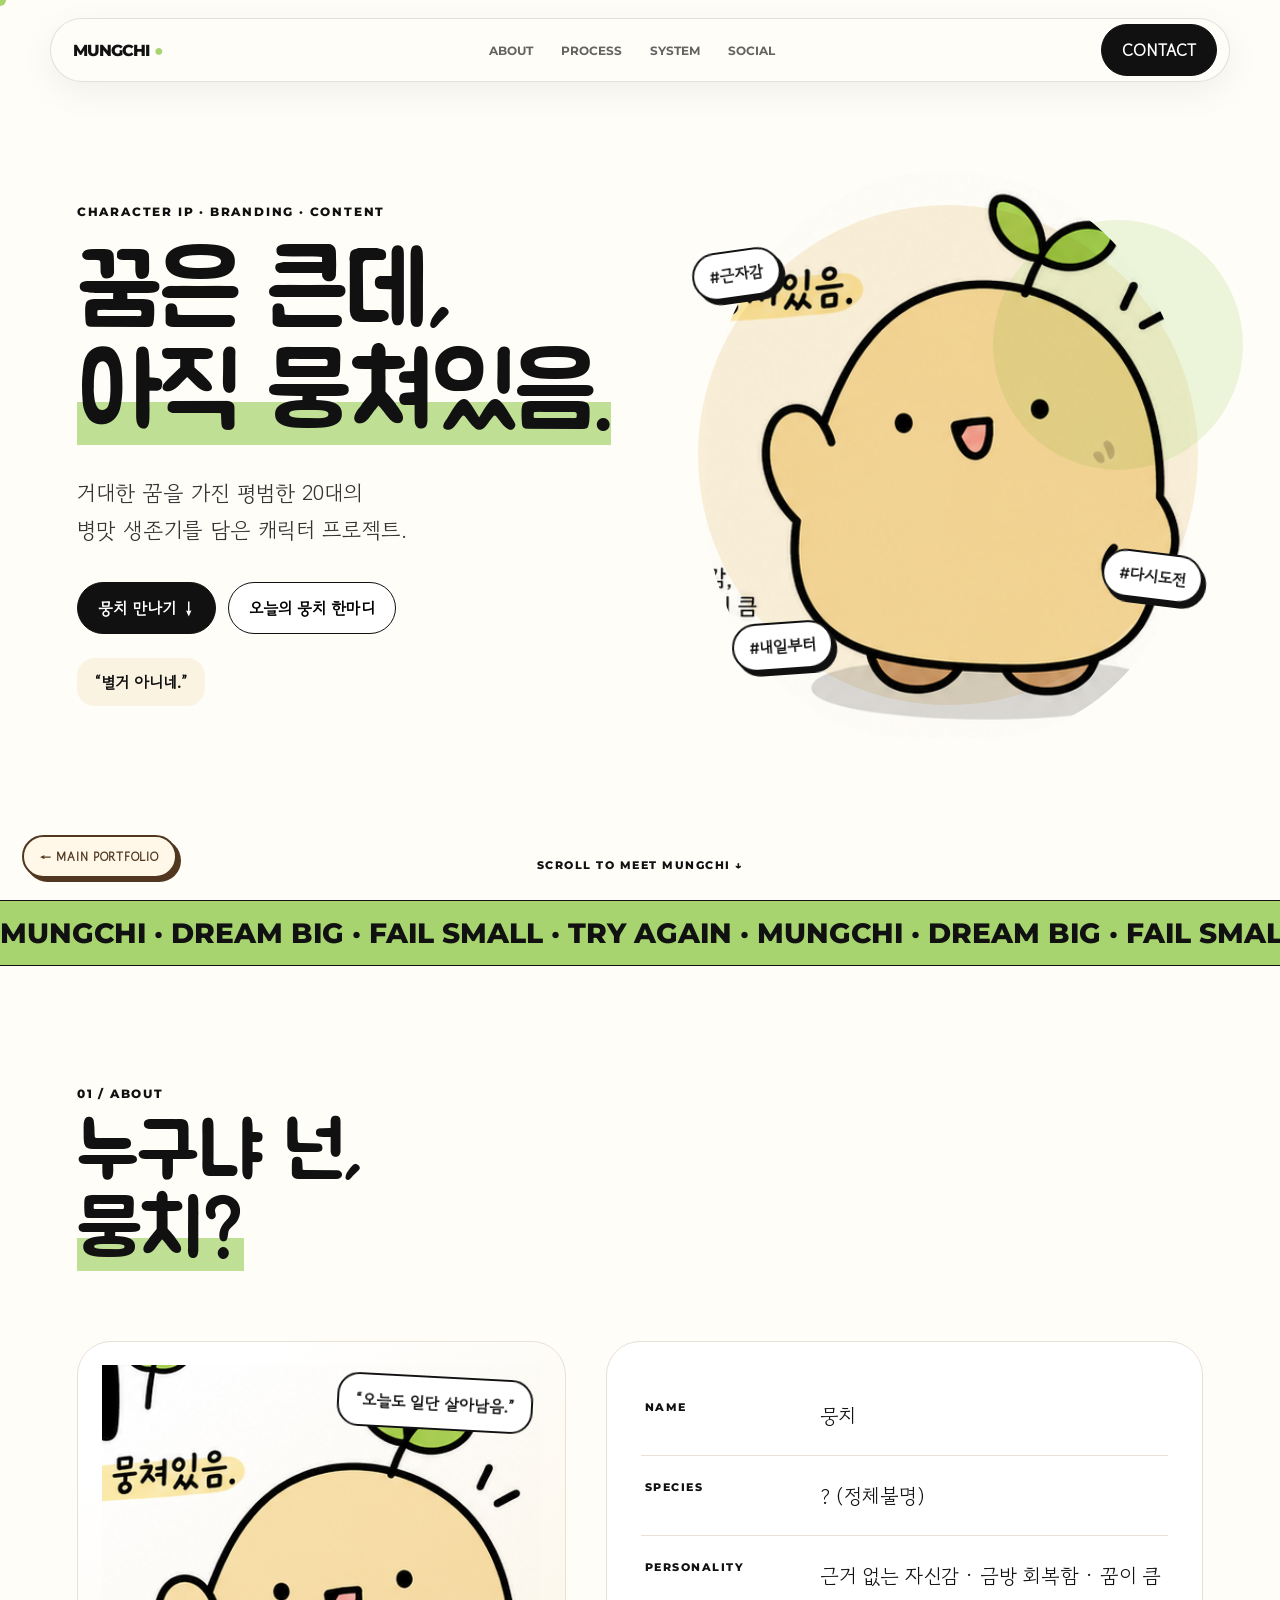
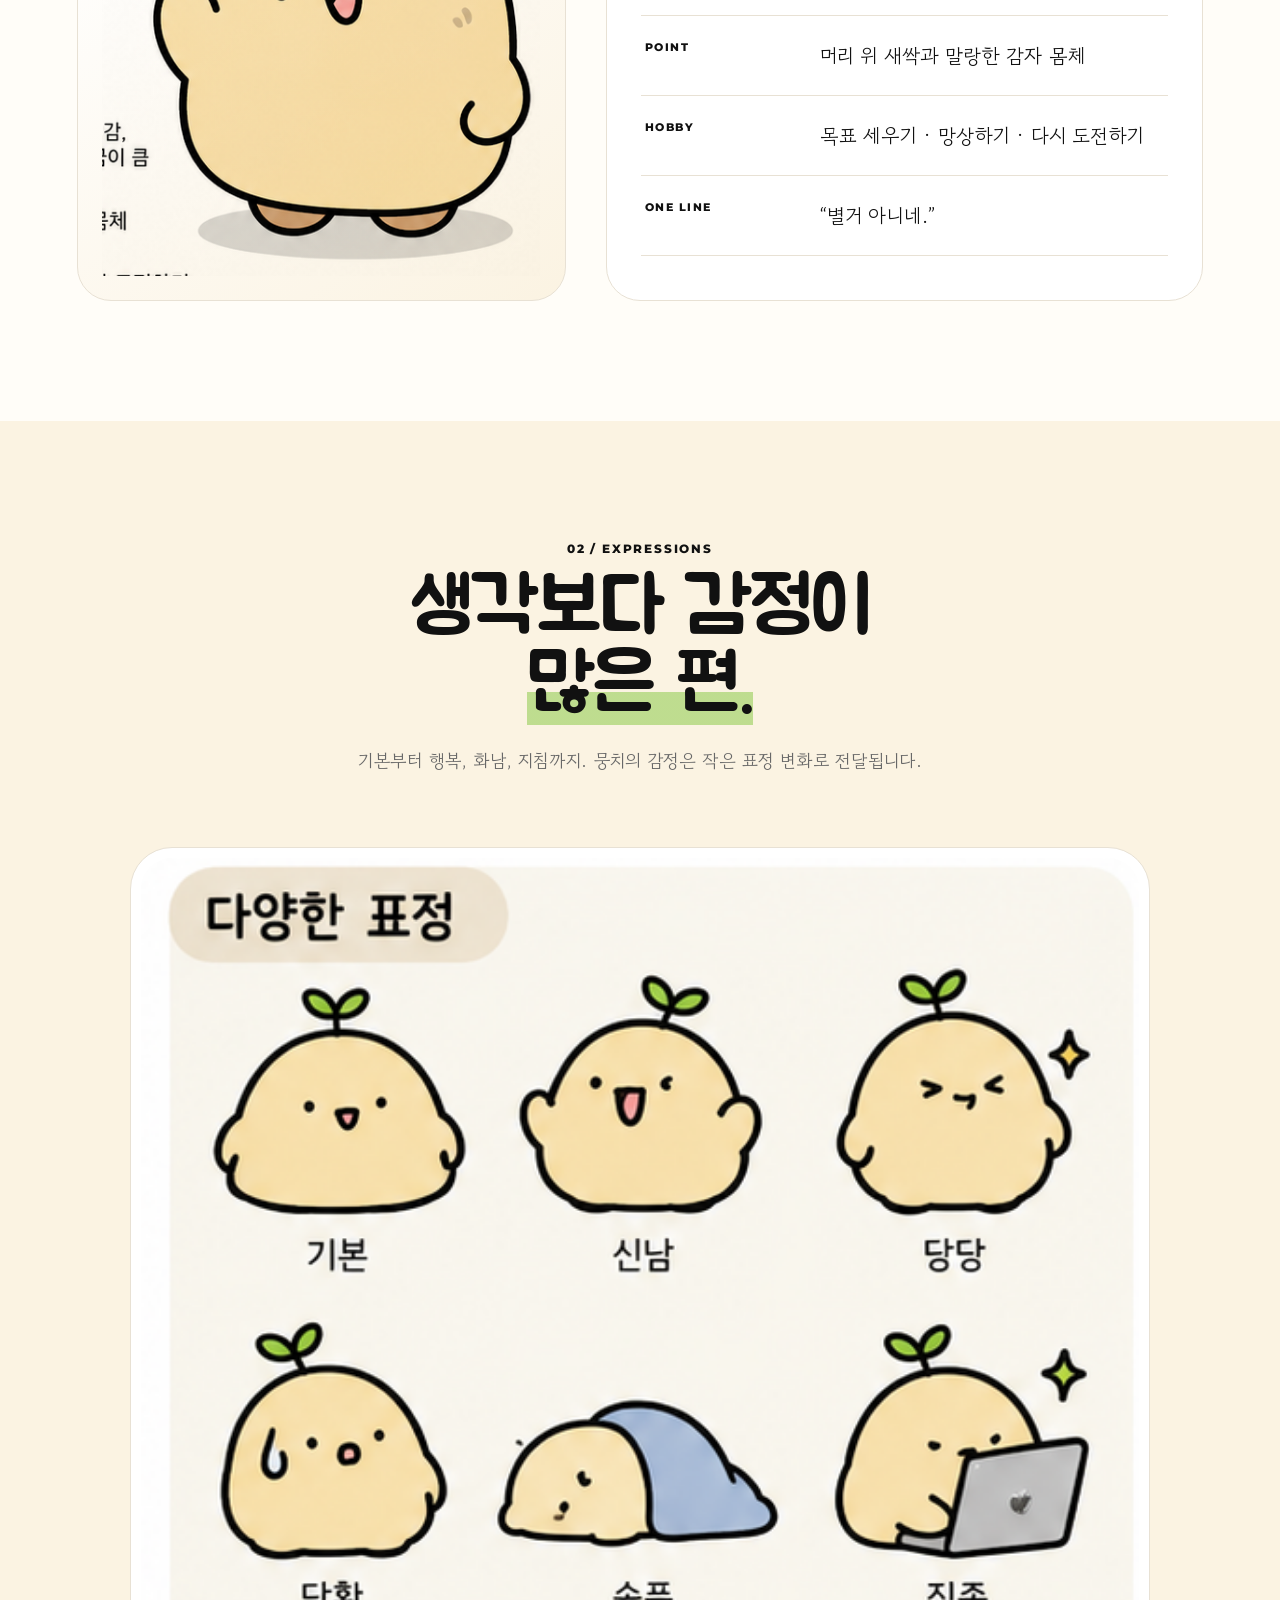
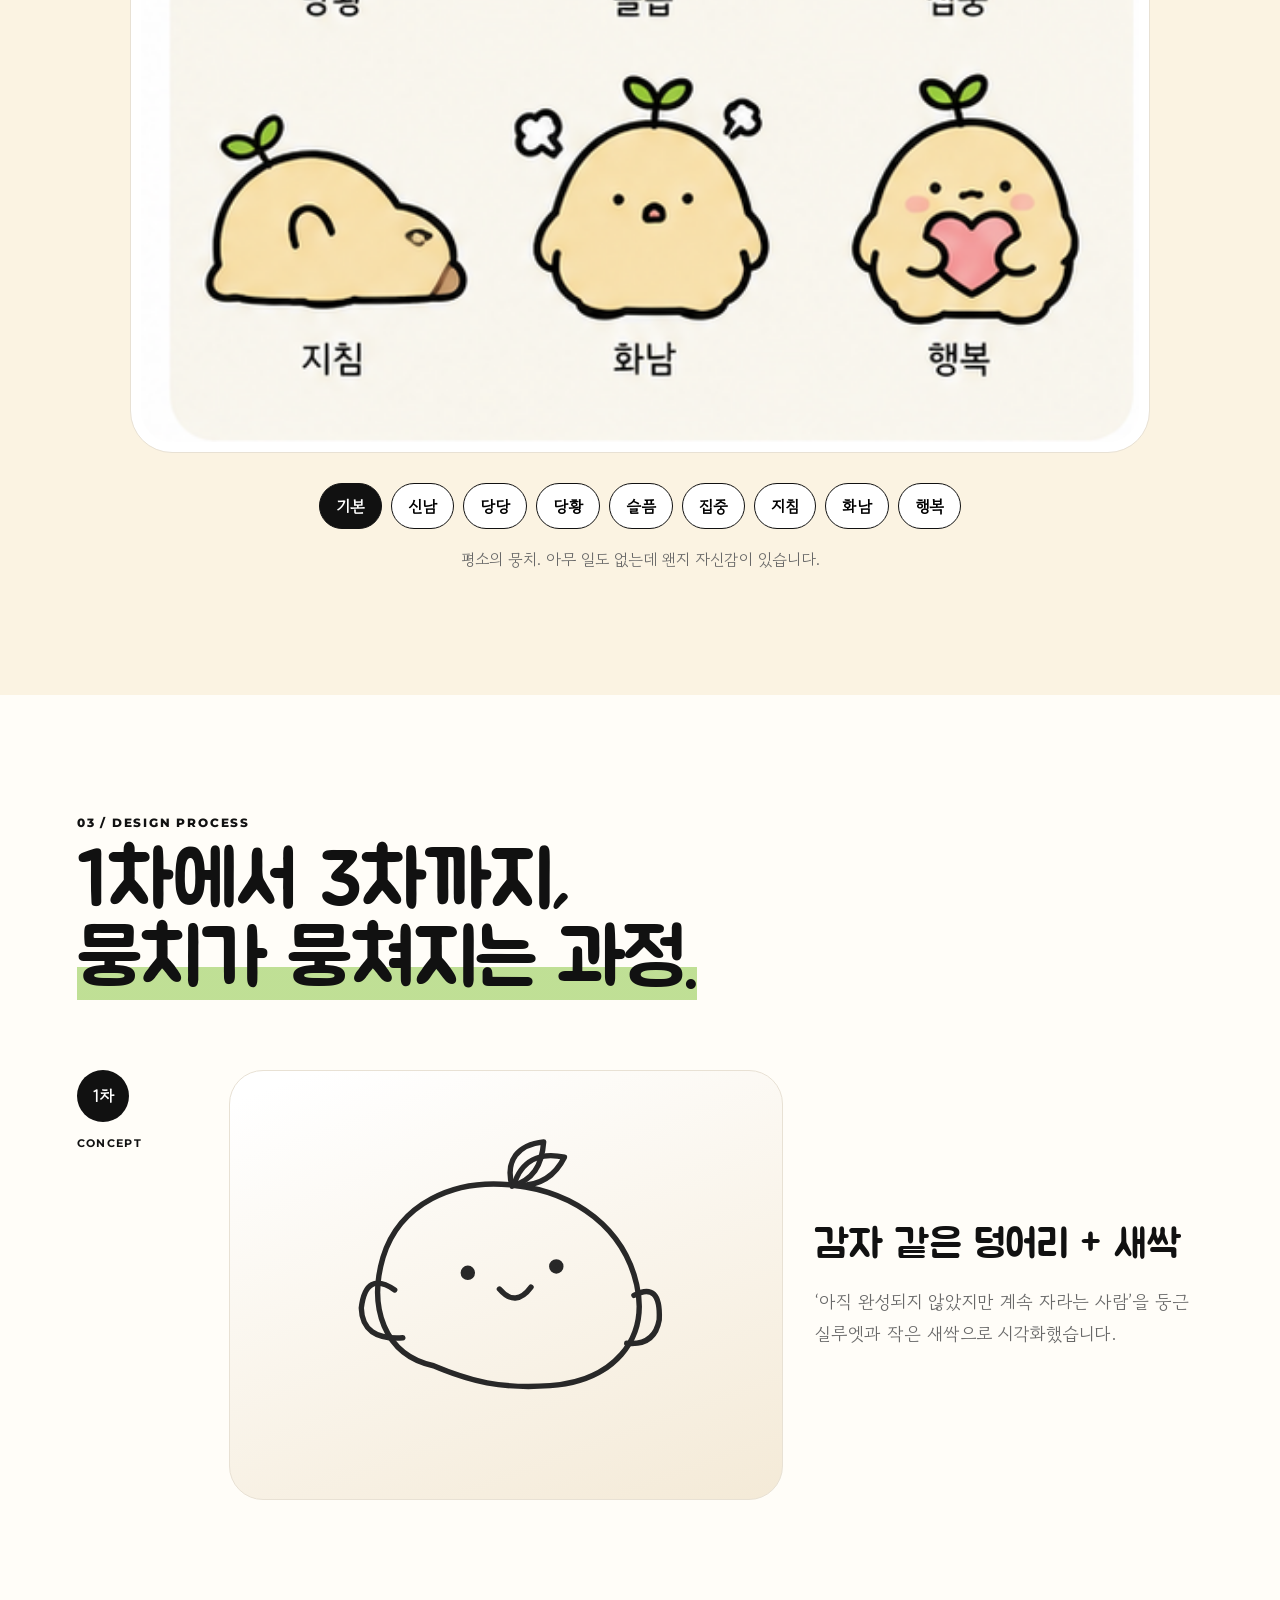
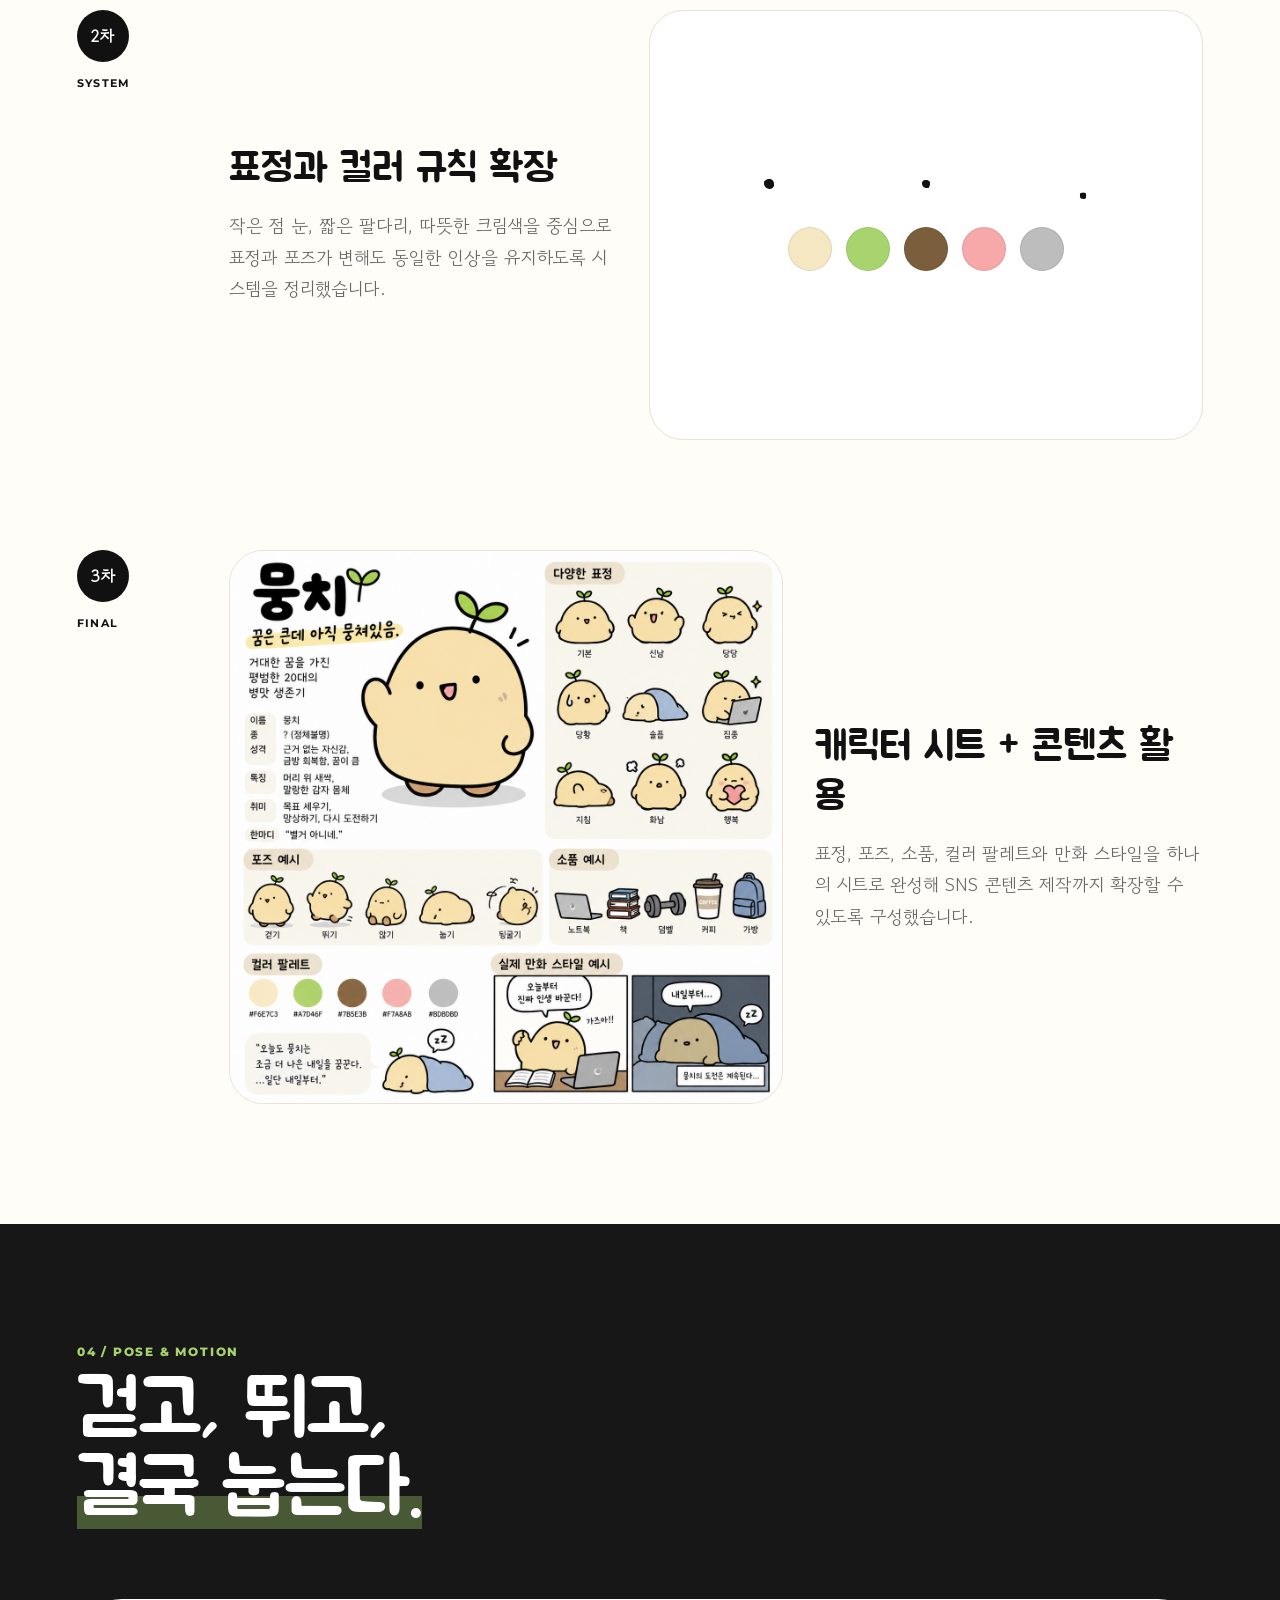
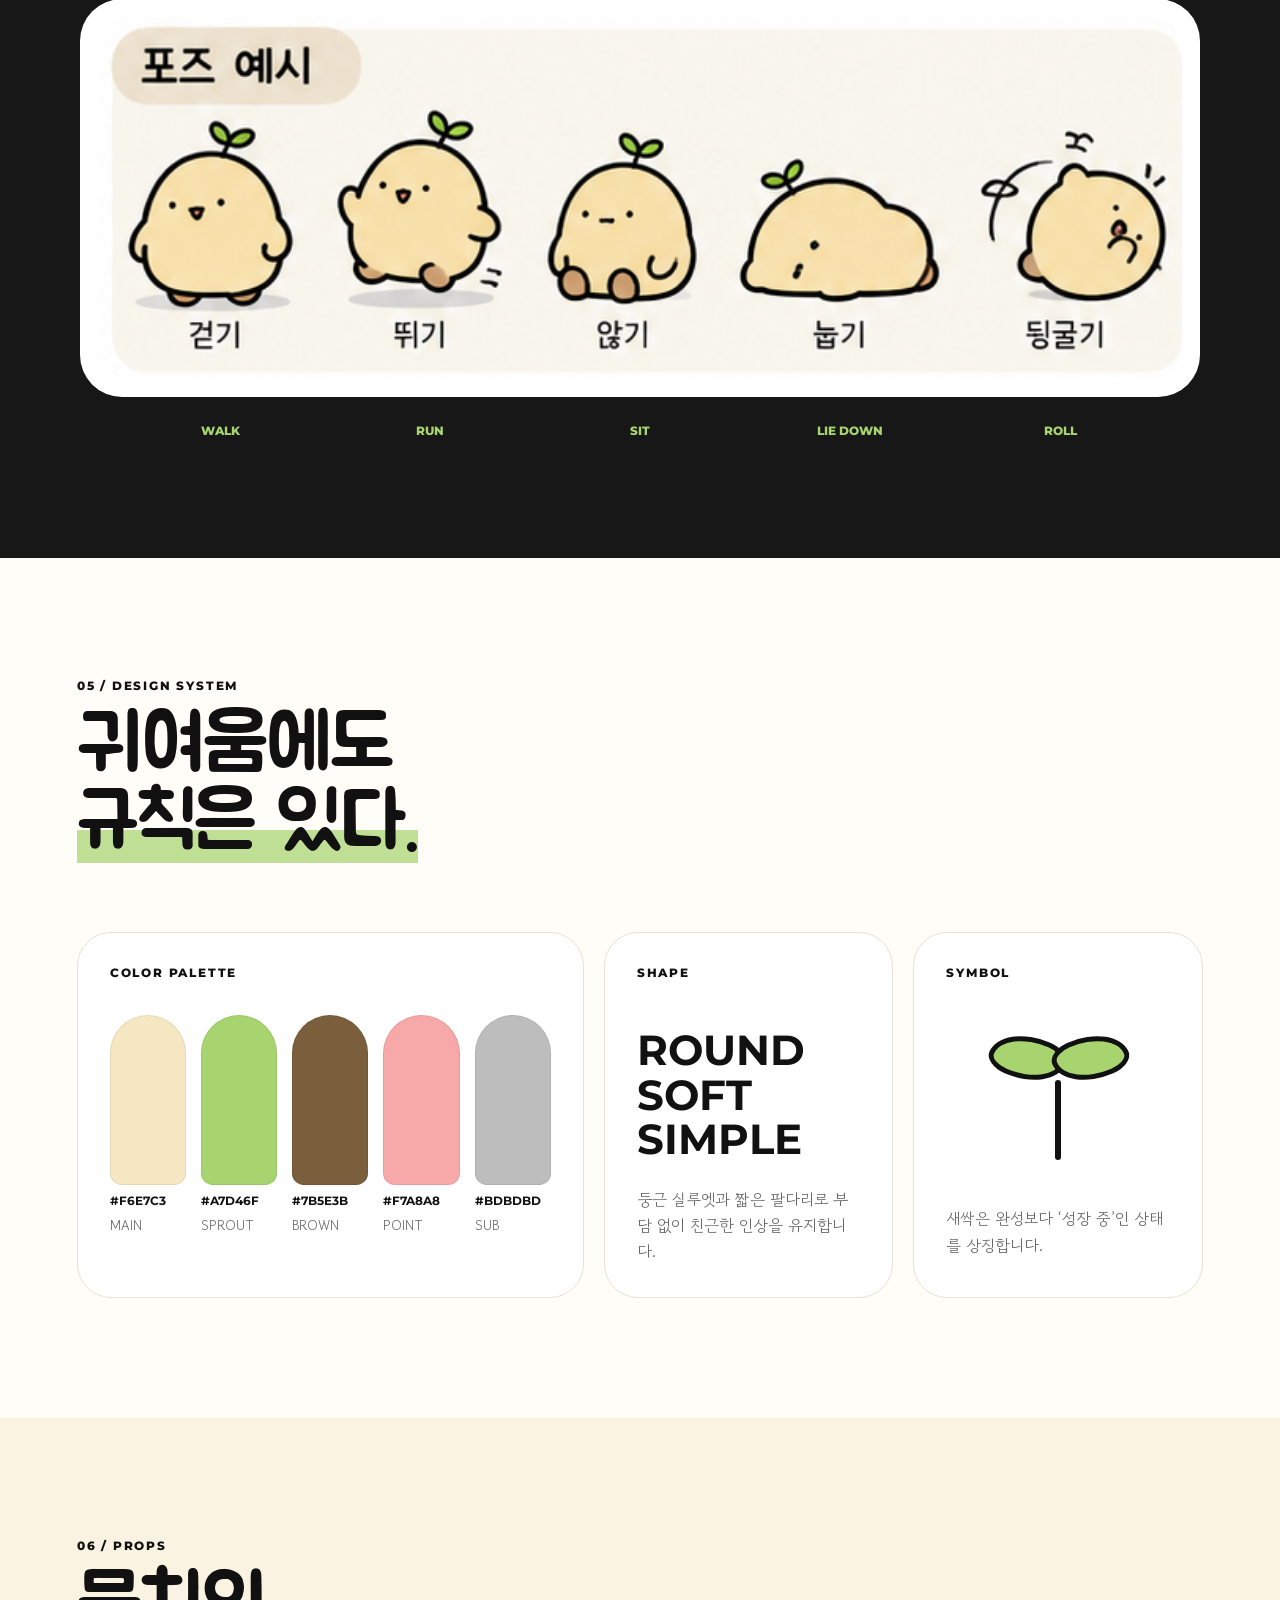
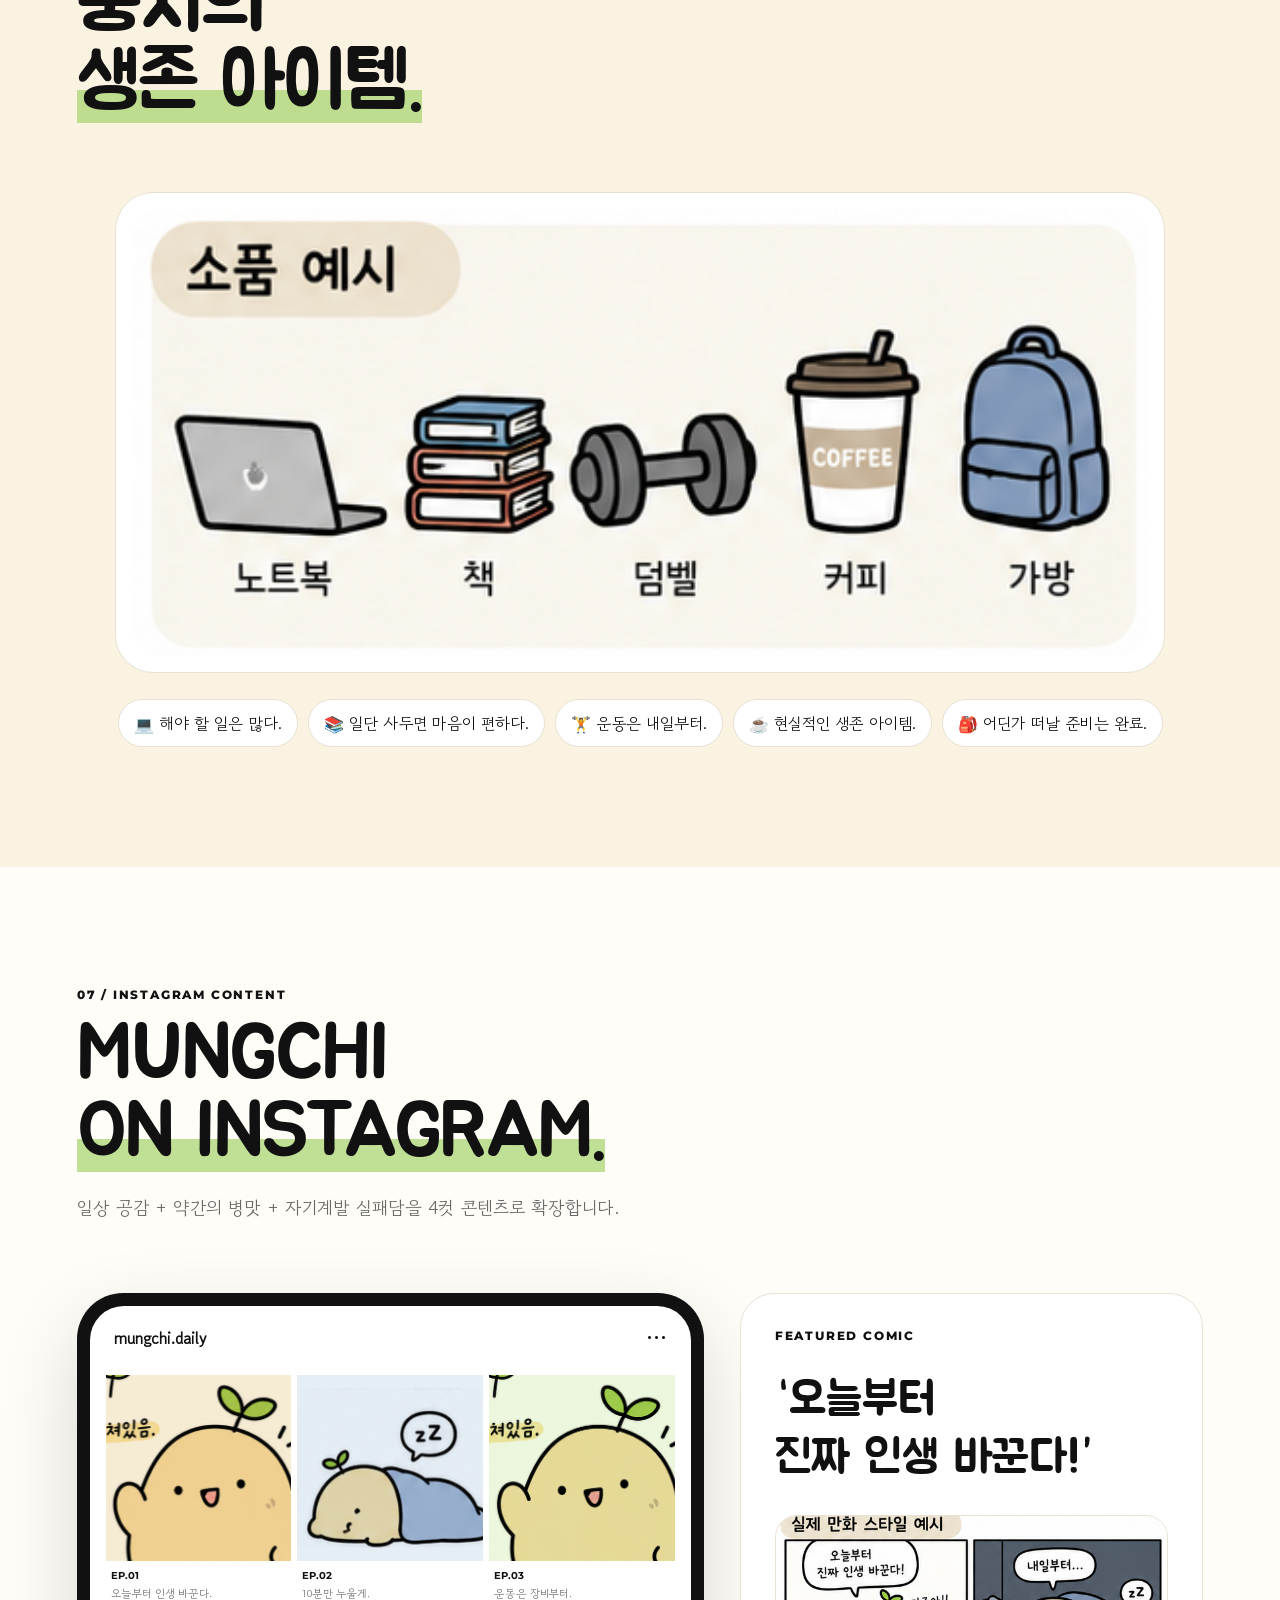
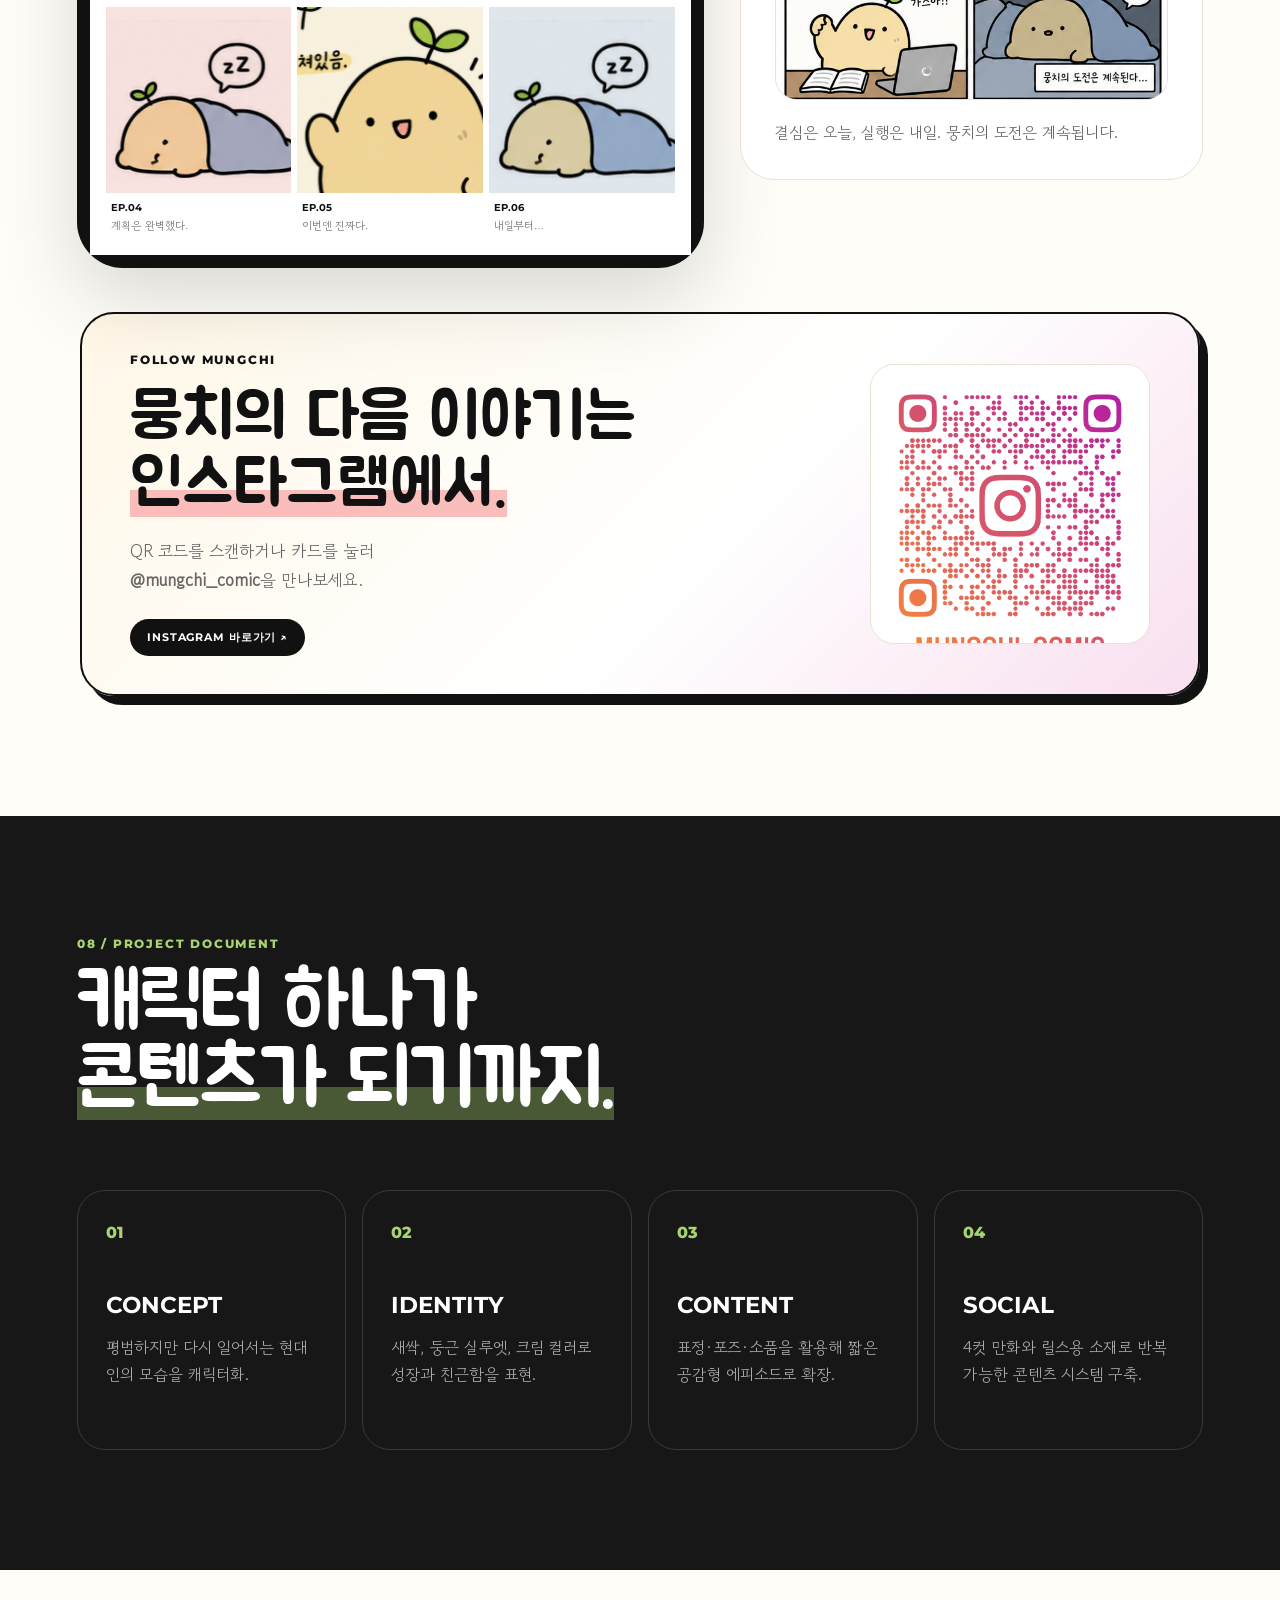
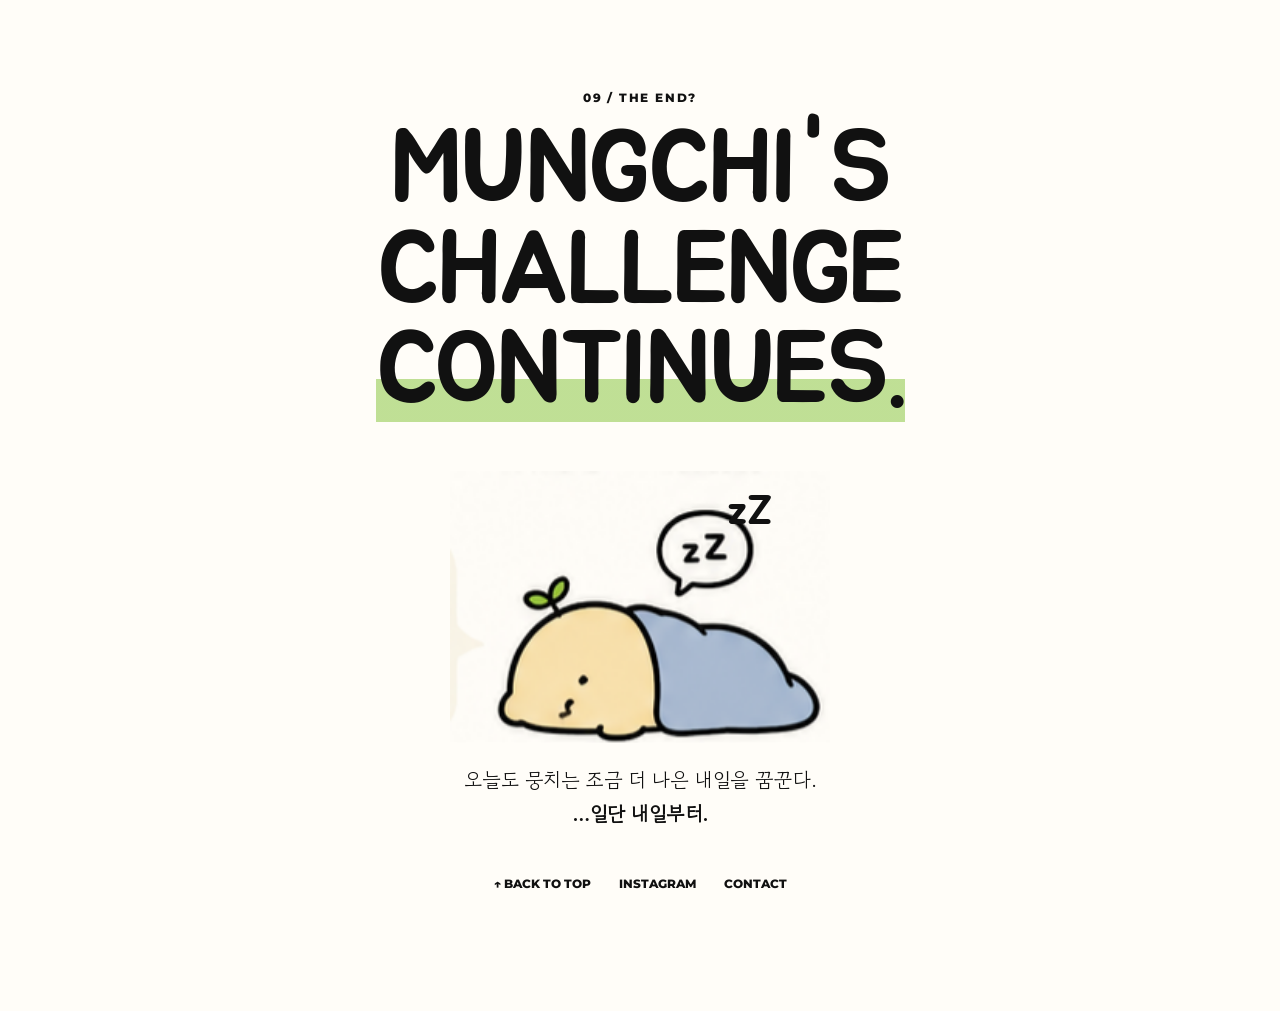
==== commit 442549d5: "Add files via upload" ====
--- a/mungchi/index.html
+++ b/mungchi/index.html
@@ -209,6 +209,16 @@
           <p>결심은 오늘, 실행은 내일. 뭉치의 도전은 계속됩니다.</p>
         </div>
       </div>
+
+      <a class="instagram-qr-card reveal" href="https://www.instagram.com/mungchi_comic/" target="_blank" rel="noopener" aria-label="뭉치 인스타그램 새 창에서 열기">
+        <div class="qr-copy">
+          <p class="card-label">FOLLOW MUNGCHI</p>
+          <h3>뭉치의 다음 이야기는<br><span>인스타그램에서.</span></h3>
+          <p>QR 코드를 스캔하거나 카드를 눌러<br><strong>@mungchi_comic</strong>을 만나보세요.</p>
+          <b>INSTAGRAM 바로가기 ↗</b>
+        </div>
+        <div class="qr-image"><img src="images/mungchi-instagram-qr.png" alt="뭉치 인스타그램 QR 코드" /></div>
+      </a>
     </section>
 
     <section class="document section dark-section" id="document">
--- a/mungchi/css/style.css
+++ b/mungchi/css/style.css
@@ -30,3 +30,4 @@
 @media(max-width:640px){.section{padding:90px 18px}.topbar{height:58px;top:10px}.pill-btn{padding:10px 15px}.hero{padding-top:115px}.hero h1{font-size:58px}.hero-visual{min-height:410px}.blob-a{width:330px;height:330px}.character-frame{width:360px}.sticker{font-size:12px;padding:8px 12px}.sticker-1{top:80px}.sticker-2{bottom:110px}.sticker-3{bottom:55px}.hero-actions{flex-direction:column;align-items:flex-start}.desktop-only{display:none}.section-head{margin-bottom:44px}.section-head h2{font-size:50px}.about-character{min-height:400px}.profile-card dl>div{grid-template-columns:1fr;gap:7px}.profile-card dd{font-size:17px}.process-list{gap:70px}.process-step,.process-step.reverse{grid-template-columns:1fr}.step-meta,.process-step .art-card,.process-step.reverse .art-card,.process-step .step-copy,.process-step.reverse .step-copy{grid-column:1;order:initial}.art-card{min-height:300px}.step-copy h3{font-size:32px}.system-grid{grid-template-columns:1fr}.system-card.big{grid-column:auto}.swatches{grid-template-columns:repeat(5,1fr);gap:7px}.swatches span{height:105px}.swatches b{font-size:9px}.motion-caption{font-size:9px}.insta-layout{gap:28px}.feed-grid{padding-inline:6px}.comic-feature h3{font-size:38px}.document-grid{grid-template-columns:1fr}.footer-links{flex-wrap:wrap}.marquee-track{font-size:22px}}
 /* Return link to the main portfolio */
 .portfolio-back{position:fixed;left:22px;bottom:22px;z-index:1000;padding:11px 16px;border:2px solid #51371f;border-radius:999px;background:#fff8e8;color:#51371f;font-size:12px;font-weight:800;letter-spacing:.06em;text-decoration:none;box-shadow:4px 4px 0 #51371f;transition:.2s}.portfolio-back:hover{transform:translateY(-2px);box-shadow:5px 6px 0 #51371f}@media(max-width:600px){.portfolio-back{left:14px;bottom:14px;padding:9px 12px;font-size:10px}}
+.instagram-qr-card{max-width:1120px;margin:44px auto 0;padding:38px 48px;display:grid;grid-template-columns:1fr 280px;align-items:center;gap:46px;border:2px solid var(--ink);border-radius:34px;background:linear-gradient(135deg,#fff8e8,#fff 58%,#f8dfef);box-shadow:8px 9px 0 var(--ink);transition:transform .25s,box-shadow .25s}.instagram-qr-card:hover{transform:translateY(-5px);box-shadow:11px 14px 0 var(--ink)}.qr-copy h3{margin:18px 0;font-family:'Jua';font-size:clamp(38px,5vw,66px);font-weight:400;line-height:1.05}.qr-copy h3 span{background:linear-gradient(transparent 58%,rgba(247,168,168,.75) 58%)}.qr-copy>p:not(.card-label){color:var(--muted);font-size:17px;line-height:1.7}.qr-copy>b{display:inline-block;margin-top:24px;padding:11px 17px;border-radius:999px;background:var(--ink);color:#fff;font-family:'Montserrat';font-size:11px;letter-spacing:.08em}.qr-image{overflow:hidden;border:1px solid var(--line);border-radius:24px;background:#fff}.qr-image img{width:100%;aspect-ratio:1;object-fit:cover;object-position:top}@media(max-width:700px){.instagram-qr-card{padding:28px;grid-template-columns:1fr;gap:28px}.qr-image{width:min(280px,100%);margin:auto;order:-1}.qr-copy{text-align:center}.qr-copy h3{font-size:40px}}
